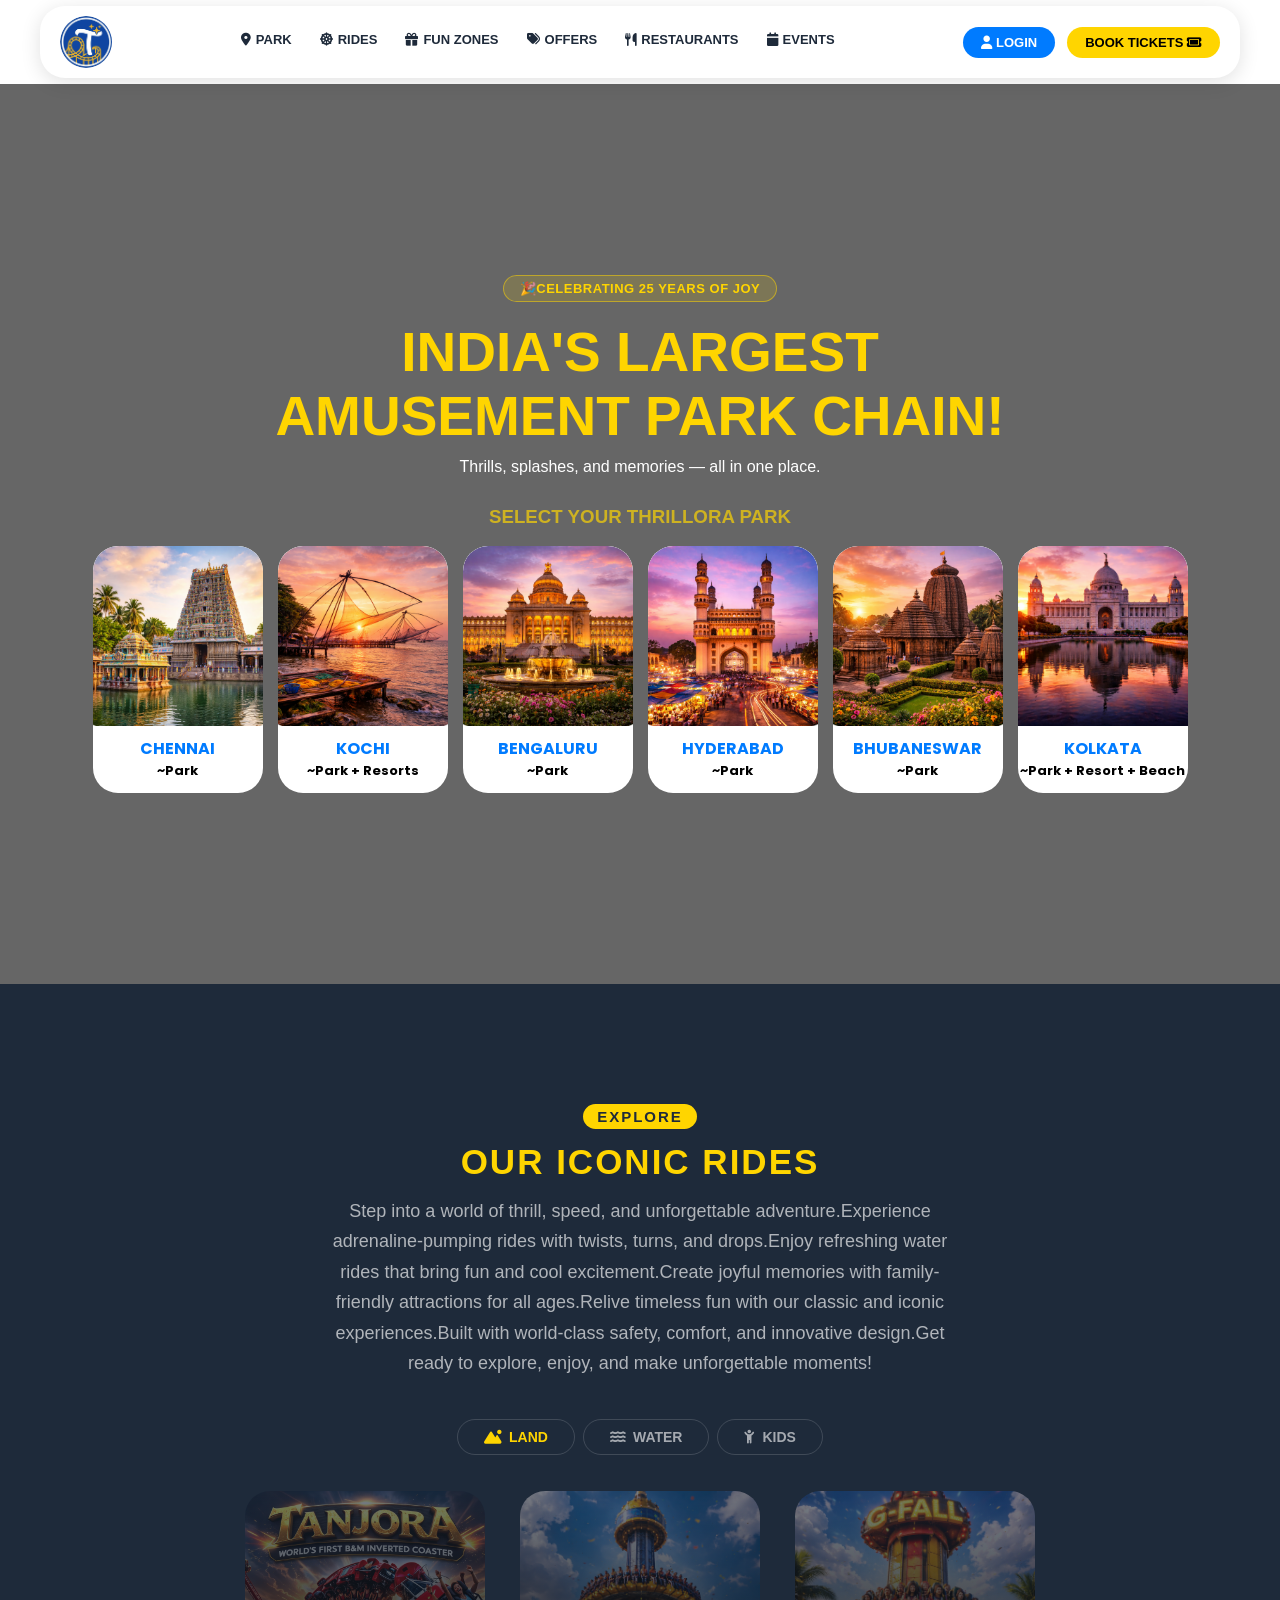
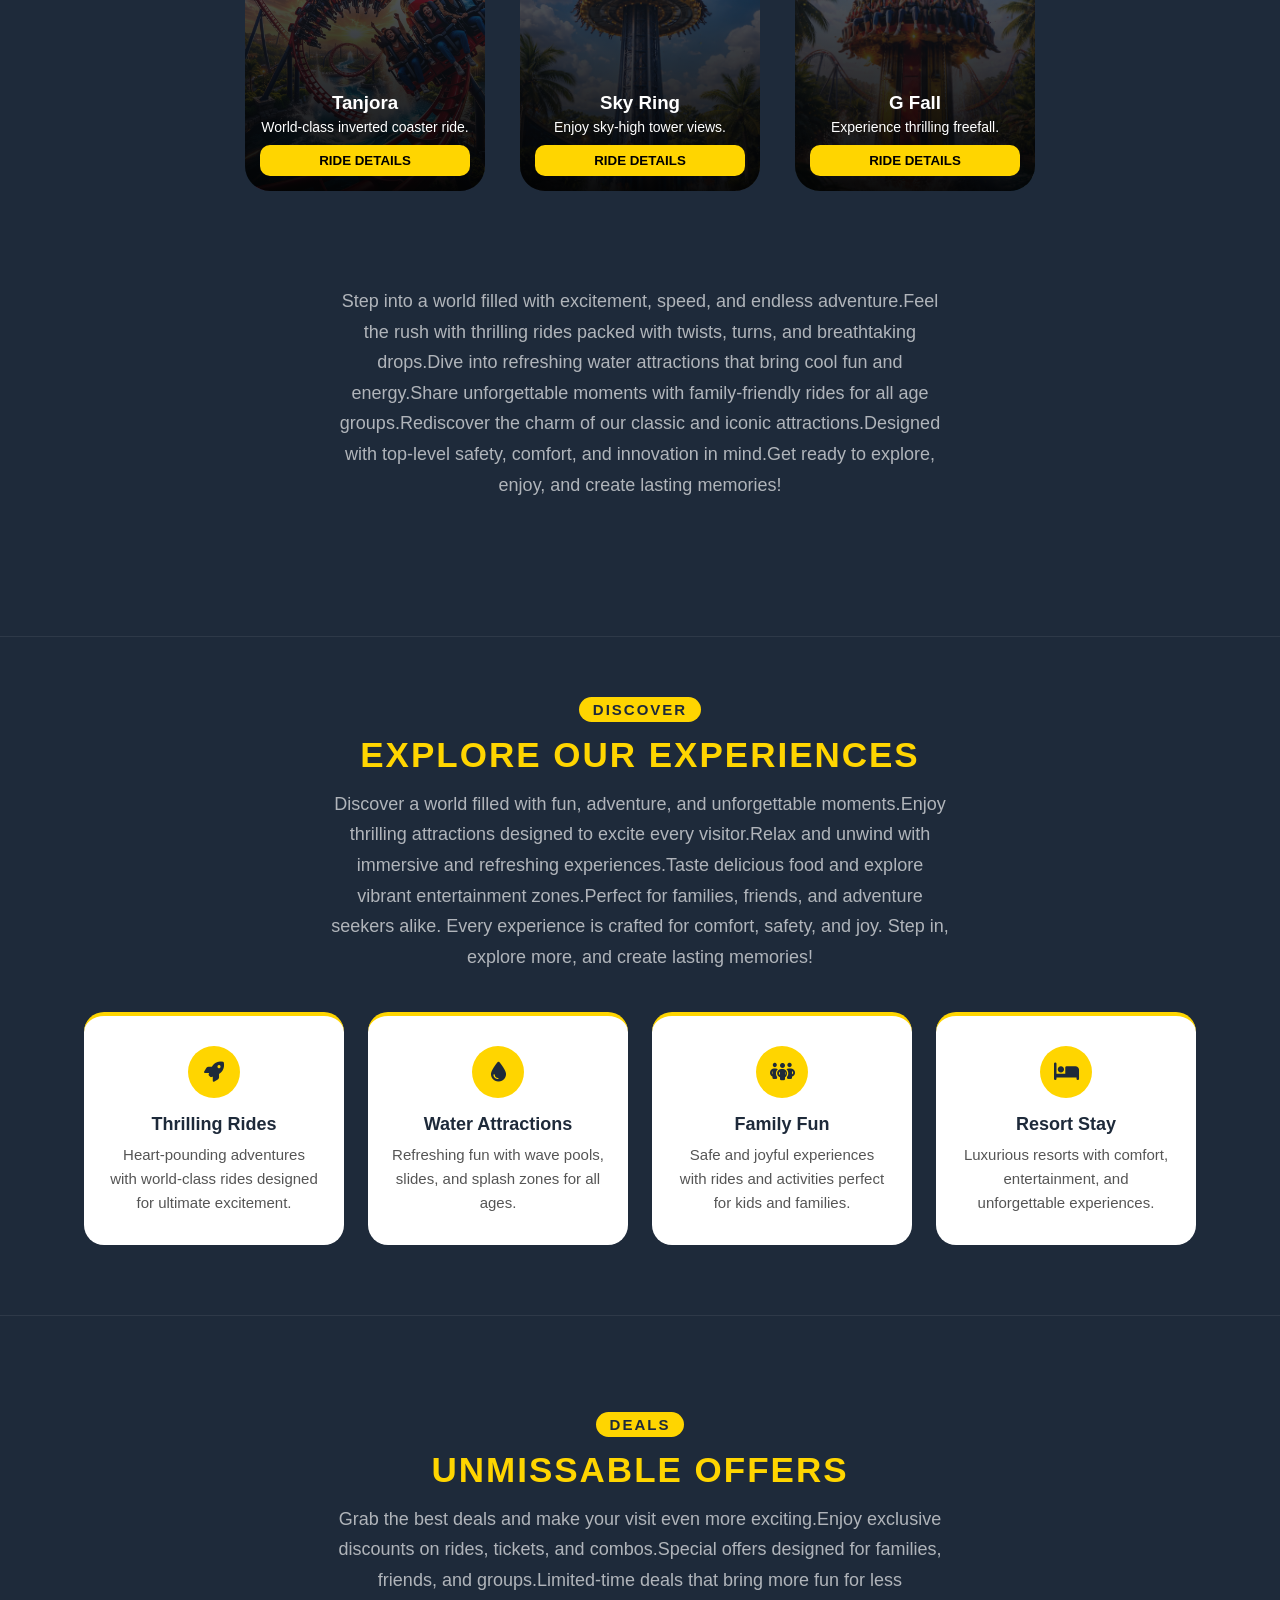
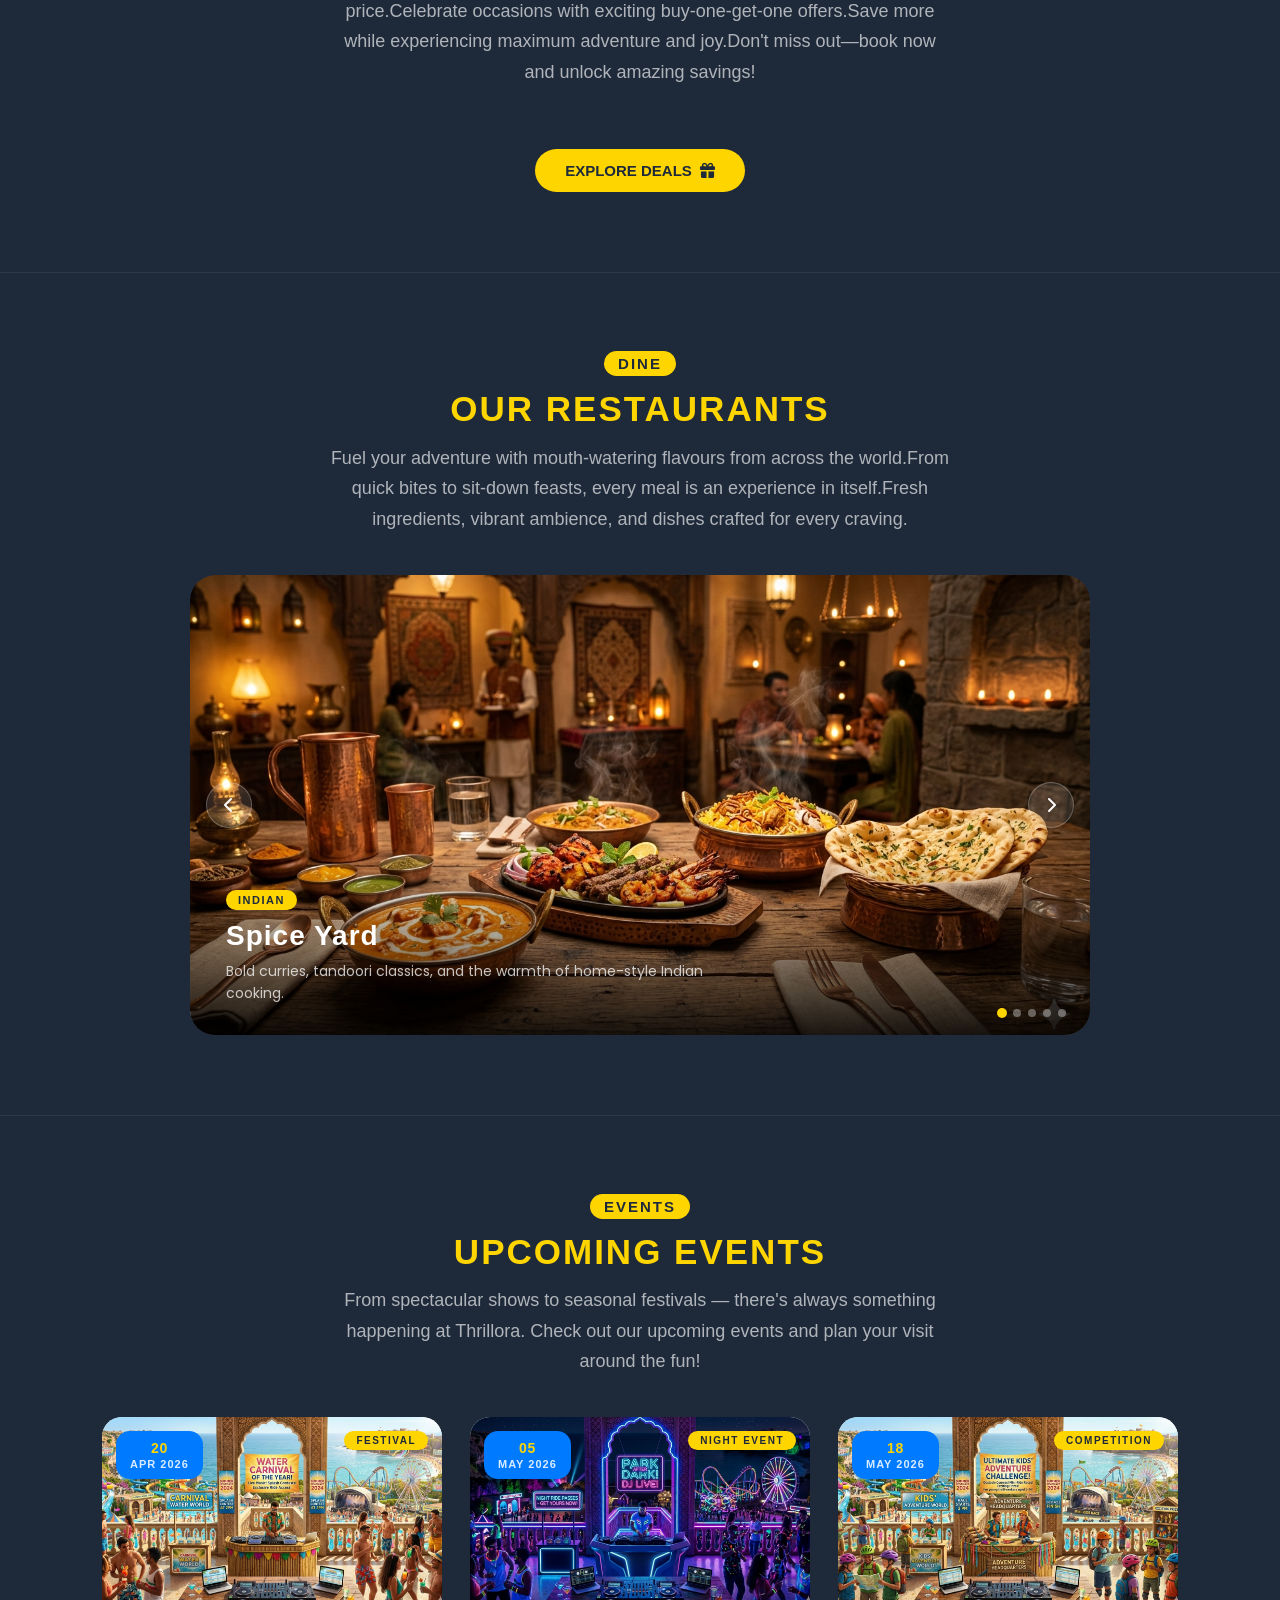
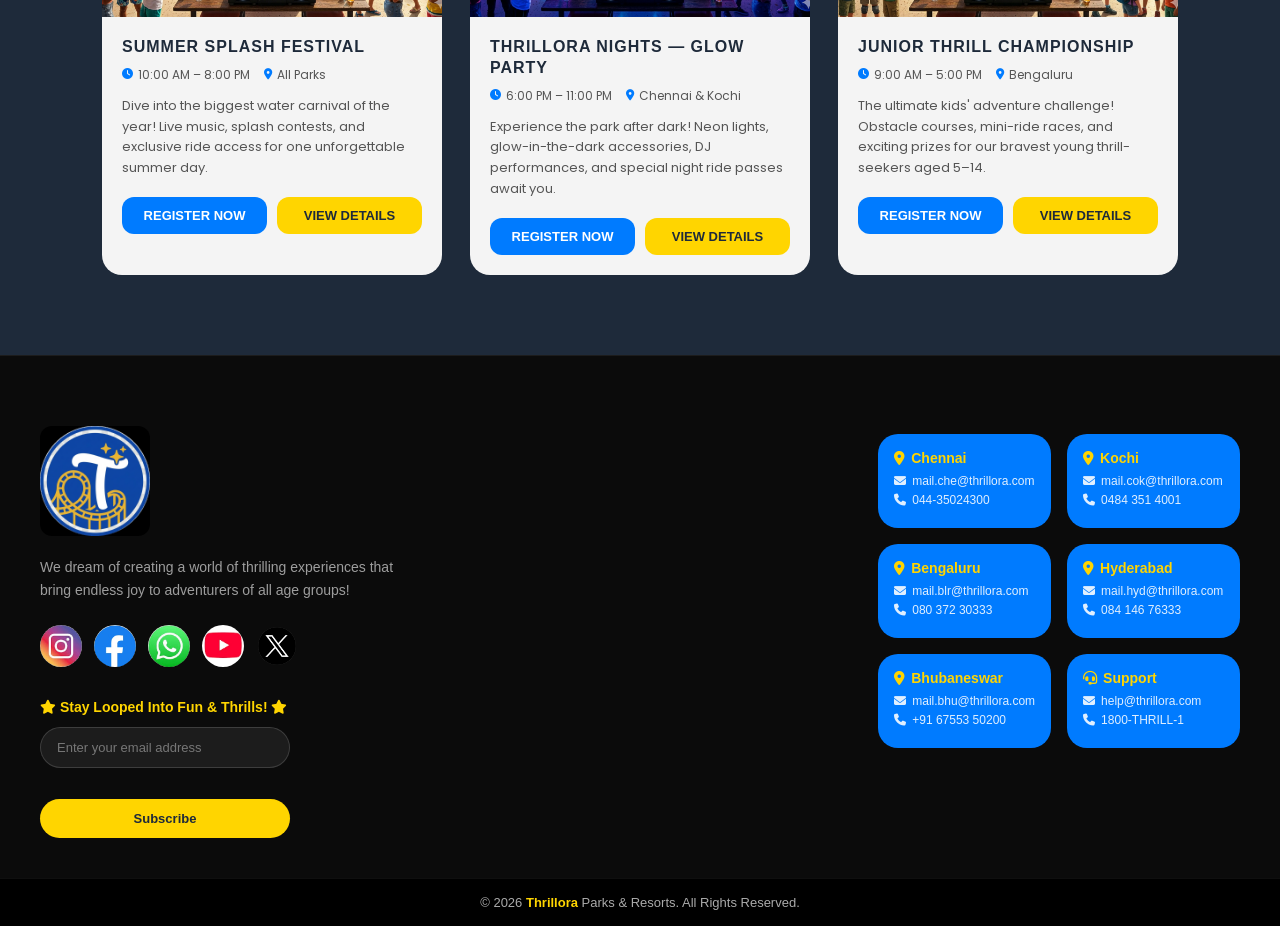
==== index.html @ 7e932d63 "Add files via upload" ====
<!DOCTYPE html>
<html lang="en">
<head>
    <meta charset="UTF-8">
    <meta name="viewport" content="width=device-width, initial-scale=1.0">
    <title>Thrillora Parks & Resort | Largest Amusement Park in India | Thrillora</title>
    <link href="https://fonts.googleapis.com/css2?family=Poppins:wght@300;400;600;800&display=swap" rel="stylesheet">
    <link rel="stylesheet" href="https://cdnjs.cloudflare.com/ajax/libs/font-awesome/6.5.0/css/all.min.css">
    <link rel="stylesheet" href="style.css">
    <link rel="icon" href="Favicon.png" type="image/png">
    <meta name="viewport" content="width=device-width, initial-scale=1.0">
    <script src="script.js"></script>
</head>
<body>
    <nav class="navbar">
        <div class="nav-container">
    <div class="logo">
    <img src="Logo.png" alt="Thrillora Logo">
</div>
    <ul class="nav-menu">
        <li><a href="#Park"><i class="fa-solid fa-location-dot"></i> PARK</a></li>
        <li><a href="#Ride"><i class="fa-solid fa-dharmachakra"></i> RIDES</a></li>
        <li><a href="#Fun"><i class="fa-solid fa-gift"></i> FUN ZONES</a></li>
        <li><a href="#Offer"><i class="fa-solid fa-tags"></i> OFFERS</a></li>
        <li><a href="#Restaurants"><i class="fa-solid fa-utensils"></i> RESTAURANTS</a></li>
        <li><a href="#Events"><i class="fa-solid fa-calendar"></i> EVENTS</a></li>
    </ul>
    <div class="nav-buttons">
        <button class="login-btn" onclick="window.open('Login.html','_blank')">
            <i class="fa-solid fa-user"></i> LOGIN
        </button>
        <button class="ticket-btn" onclick="window.open('Booking.html','_blank')">
            BOOK TICKETS <i class="fa-solid fa-ticket"></i>
        </button>
        <i class="fa-solid fa-bars menu-icon" id="menuIcon"></i>
    </div>
</div>
<!-- Nav overlay -->
<div class="nav-overlay" id="navOverlay"></div>
<!-- Mobile slide-in menu -->
<div class="mobile-menu" id="mobileMenu">
    <div class="mobile-menu-header">
        <img src="Logo.png" alt="Thrillora Logo">
        <button class="close-menu" id="closeMenu" aria-label="Close menu">
            <i class="fa-solid fa-xmark"></i>
        </button>
    </div>
    <ul class="mobile-nav-menu">
        <li><a href="#Park"><i class="fa-solid fa-location-dot"></i> PARK</a></li>
        <li><a href="#Ride"><i class="fa-solid fa-dharmachakra"></i> RIDES</a></li>
        <li><a href="#Fun"><i class="fa-solid fa-gift"></i> FUN ZONES</a></li>
        <li><a href="#Offer"><i class="fa-solid fa-tags"></i> OFFERS</a></li>
        <li><a href="#Restaurants"><i class="fa-solid fa-utensils"></i> RESTAURANTS</a></li>
        <li><a href="#Events"><i class="fa-solid fa-calendar"></i> EVENTS</a></li>
    </ul>
    <div class="mobile-buttons">
        <button class="login-btn" onclick="window.open('Login.html','_blank')">
            <i class="fa-solid fa-user"></i> LOGIN
        </button>
        <button class="ticket-btn" onclick="window.open('Booking.html','_blank')">
            BOOK TICKETS <i class="fa-solid fa-ticket"></i>
        </button>
    </div>
</div>
    </nav>
    <section class="hero" id="Park">
        <video autoplay muted loop class="bg-video" poster="bg.jpg">
            <source src="video.mp4" type="video/mp4">
        </video>
        <div class="overlay"></div>
        <div class="hero-content">
            <span class="hero-badge">🎉CELEBRATING 25 YEARS OF JOY</span>
            <h1>INDIA'S LARGEST <br> AMUSEMENT PARK CHAIN!</h1>
            <p>Thrills, splashes, and memories — all in one place.</p>
            <h3 class="select-text">SELECT YOUR THRILLORA PARK</h3><br>
            <div class="park-cards">
                <div class="card">
                    <img src="chennai.jpg" alt="Chennai Park">
                    <h4>CHENNAI</h4>
                    <h5>~Park</h5>
                </div>
                <div class="card">
                    <img src="kochi.jpg" alt="Kochi Park">
                    <h4>KOCHI</h4>
                    <h5>~Park + Resorts</h5>
                </div>
                <div class="card">
                    <img src="bangalore.jpg" alt="Bengaluru Park">
                    <h4>BENGALURU</h4>
                    <h5>~Park</h5>
                </div>
                <div class="card">
                    <img src="hyderabad.jpg" alt="Hyderabad Park">
                    <h4>HYDERABAD</h4>
                    <h5>~Park</h5>
                </div>
                <div class="card">
                    <img src="bhubaneswar.jpg" alt="Bhubaneswar Park">
                    <h4>BHUBANESWAR</h4>
                    <h5>~Park</h5>
                </div>
                <div class="card">
                    <img src="kolkata.png" alt="Kolkata Park">
                    <h4>KOLKATA</h4>
                    <h5>~Park + Resort + Beach</h5>
                </div>
            </div>
        </div>
    </section>
    <div id="Ride"></div>
    <section class="rides-section">
        <div class="section-header">
            <span class="section-label">Explore</span>
            <h1>OUR ICONIC RIDES</h1>
            <p>Step into a world of thrill, speed, and unforgettable adventure.Experience adrenaline-pumping rides with twists, turns, and drops.Enjoy refreshing water rides that bring fun and cool excitement.Create joyful memories with family-friendly attractions for all ages.Relive timeless fun with our classic and iconic experiences.Built with world-class safety, comfort, and innovative design.Get ready to explore, enjoy, and make unforgettable moments!</p>
        </div>
        <input type="radio" name="ride" id="land" checked>
        <input type="radio" name="ride" id="water">
        <input type="radio" name="ride" id="kids">
        <div class="ride-nav">
            <label for="land"><i class="fa-solid fa-mountain-sun"></i> LAND</label>
            <label for="water"><i class="fa-solid fa-water"></i> WATER</label>
            <label for="kids"><i class="fa-solid fa-child-reaching"></i> KIDS</label>
        </div>
        <div class="rides-container">
            <div class="ride-card land">
                <img src="tanjora.jpg" alt="Tanjora Ride">
                <div class="ride-content">
                    <h3>Tanjora</h3>
                    <p>World-class inverted coaster ride.</p>
                    <button onclick="openRidePopup('tanjora')">RIDE DETAILS</button>
                </div>
            </div>
            <div class="ride-card land">
                <img src="sky_ring.jpg" alt="Sky Ring Ride">
                <div class="ride-content">
                    <h3>Sky Ring</h3>
                    <p>Enjoy sky-high tower views.</p>
                    <button onclick="openRidePopup('skyring')">RIDE DETAILS</button>
                </div>
            </div>
            <div class="ride-card land">
                <img src="gfall.jpg" alt="G Fall Ride">
                <div class="ride-content">
                    <h3>G Fall</h3>
                    <p>Experience thrilling freefall.</p>
                    <button onclick="openRidePopup('gfall')">RIDE DETAILS</button>
                </div>
            </div>
            <div class="ride-card water">
                <img src="sealagoon.jpg" alt="Sea Lagoon Ride">
                <div class="ride-content">
                    <h3>Sea Lagoon</h3>
                    <p>Get soaked and splashed!</p>
                    <button onclick="openRidePopup('sealagoon')">RIDE DETAILS</button>
                </div>
            </div>
            <div class="ride-card water">
                <img src="wavepool.jpg" alt="Wave Pool Ride">
                <div class="ride-content">
                    <h3>Wave Pool</h3>
                    <p>Enjoy ocean-like waves.</p>
                    <button onclick="openRidePopup('wavepool')">RIDE DETAILS</button>
                </div>
            </div>
            <div class="ride-card water">
                <img src="rainbow.jpg" alt="Rainbow Loops Ride">
                <div class="ride-content">
                    <h3>Rainbow Loops</h3>
                    <p>Race through rainbow slides.</p>
                    <button onclick="openRidePopup('rainbow')">RIDE DETAILS</button>
                </div>
            </div>
            <div class="ride-card kids">
                <img src="mini-coco.jpg" alt="Mini Coco Cup Ride">
                <div class="ride-content">
                    <h3>Mini Coco Cup</h3>
                    <p>Spin in giant cups.</p>
                    <button onclick="openRidePopup('minicoco')">RIDE DETAILS</button>
                </div>
            </div>
            <div class="ride-card kids">
                <img src="convoy.jpg" alt="Convoy Ride">
                <div class="ride-content">
                    <h3>Convoy</h3>
                    <p>Fun ride through terrain.</p>
                   <button onclick="openRidePopup('convoy')">RIDE DETAILS</button>
                </div>
            </div>
            <div class="ride-card kids">
                <img src="funky-monkey.jpg" alt="Funky Monkey Ride">
                <div class="ride-content">
                    <h3>Funky Monkey</h3>
                    <p>Safe fun freefall ride.</p>
                    <button onclick="openRidePopup('funkymonkey')">RIDE DETAILS</button>
                </div>
            </div>
            <div class="section-header">
                <p>Step into a world filled with excitement, speed, and endless adventure.Feel the rush with thrilling rides packed with twists, turns, and breathtaking drops.Dive into refreshing water attractions that bring cool fun and energy.Share unforgettable moments with family-friendly rides for all age groups.Rediscover the charm of our classic and iconic attractions.Designed with top-level safety, comfort, and innovation in mind.Get ready to explore, enjoy, and create lasting memories!</p>
            </div>
        </div>
        <br><br>
        <div id="Fun"></div>
    </section>
    <section class="experiences-section">
        <div class="section-header">
            <span class="section-label">Discover</span>
            <h1>EXPLORE OUR EXPERIENCES</h1>
            <p>Discover a world filled with fun, adventure, and unforgettable moments.Enjoy thrilling attractions designed to excite every visitor.Relax and unwind with immersive and refreshing experiences.Taste delicious food and explore vibrant entertainment zones.Perfect for families, friends, and adventure seekers alike. Every experience is crafted for comfort, safety, and joy. Step in, explore more, and create lasting memories!</p>
        </div>
        <div class="info-section">
            <div class="info-card">
                <div class="info-icon"><i class="fa-solid fa-rocket"></i></div>
                <h3>Thrilling Rides</h3>
                <p>Heart-pounding adventures with world-class rides designed for ultimate excitement.</p>
            </div>
            <div class="info-card">
                <div class="info-icon"><i class="fa-solid fa-droplet"></i></div>
                <h3>Water Attractions</h3>
                <p>Refreshing fun with wave pools, slides, and splash zones for all ages.</p>
            </div>
            <div class="info-card">
                <div class="info-icon"><i class="fa-solid fa-people-group"></i></div>
                <h3>Family Fun</h3>
                <p>Safe and joyful experiences with rides and activities perfect for kids and families.</p>
            </div>
            <div class="info-card">
                <div class="info-icon"><i class="fa-solid fa-bed"></i></div>
                <h3>Resort Stay</h3>
                <p>Luxurious resorts with comfort, entertainment, and unforgettable experiences.</p>
            </div>
        </div>
    </section>
    <div id="Offer"></div>
    <section class="offers-section">
        <br><br>
        <div class="section-header">
            <span class="section-label">Deals</span>
            <h1>UNMISSABLE OFFERS</h1>
            <p>Grab the best deals and make your visit even more exciting.Enjoy exclusive discounts on rides, tickets, and combos.Special offers designed for families, friends, and groups.Limited-time deals that bring more fun for less price.Celebrate occasions with exciting buy-one-get-one offers.Save more while experiencing maximum adventure and joy.Don't miss out—book now and unlock amazing savings!</p>
        </div>
        <br>
        <center>
            <button onclick="toggleOffers()" class="offer-btn">
                EXPLORE DEALS <i class="fa-solid fa-gift"></i>
            </button>
        </center>
        <div class="offers-container" id="offersBox">
            <div class="offer-card">
                <div class="offer-img">
                    <span class="timer" id="timer1"></span>
                    <img src="offer1.png" alt="Summer Early Bird Offer">
                </div>
                <div class="offer-body">
                    <h3>SUMMER EARLY BIRD — LIMITED TICKETS LIVE!</h3>
                    <p>Grab your tickets early and enjoy exclusive discounted entry for a limited time. Limited tickets available — book soon before they sell out!</p>
                    <div class="offer-actions">
                        <button class="book"><button class="popup-book-btn" onclick="window.open('Booking.html','_blank')"></button>BOOK NOW</button>
                        <button class="details">VIEW DETAILS</button>
                    </div>
                </div>
            </div>
            <div class="offer-card">
                <div class="offer-img">
                    <img src="offer2.png" alt="Birthday Offer">
                </div>
                <div class="offer-body">
                    <h3>BIRTHDAY OFFER — BUY 1 GET 1 FREE</h3>
                    <p>Celebrate your special day with double the fun! Buy one ticket and get another absolutely free. Valid for birthday guests — bring a friend!</p>
                    <div class="offer-actions">
                        <button class="book"><button class="popup-book-btn" onclick="window.open('Booking.html','_blank')"></button>BOOK NOW</button>
                        <button class="details">VIEW DETAILS</button>
                    </div>
                </div>
            </div>
        </div>
    </section>
    <div id="Restaurants"></div>
    <section class="restaurants-section"><br>
        <div class="section-header">
            <span class="section-label">Dine</span>
            <h1>OUR RESTAURANTS</h1>
            <p>Fuel your adventure with mouth-watering flavours from across the world.From quick bites to sit-down feasts, every meal is an experience in itself.Fresh ingredients, vibrant ambience, and dishes crafted for every craving.</p>
        </div>
        <div class="restaurant-slider">
            <div class="restaurant-slides" id="restaurantSlides">
                <div class="restaurant-slide">
                    <img src="restaurant1.png" alt="Spice Yard">
                    <div class="restaurant-slide-content">
                        <span class="rest-tag">Indian</span>
                        <h3>Spice Yard</h3>
                        <p>Bold curries, tandoori classics, and the warmth of home-style Indian cooking.</p>
                    </div>
                </div>
                <div class="restaurant-slide">
                    <img src="restaurant2.png" alt="Wave Bites">
                    <div class="restaurant-slide-content">
                        <span class="rest-tag">Seafood</span>
                        <h3>Wave Bites</h3>
                        <p>Fresh-catch seafood platters and coastal flavours straight from the shore.</p>
                    </div>
                </div>
                <div class="restaurant-slide">
                    <img src="restaurant3.png" alt="The Burger Deck">
                    <div class="restaurant-slide-content">
                        <span class="rest-tag">Fast Food</span>
                        <h3>The Burger Deck</h3>
                        <p>Stacked burgers, loaded fries, and thick shakes to keep the energy up.</p>
                    </div>
                </div>
                <div class="restaurant-slide">
                    <img src="restaurant4.png" alt="Bella Cucina">
                    <div class="restaurant-slide-content">
                        <span class="rest-tag">Italian</span>
                        <h3>Bella Cucina</h3>
                        <p>Authentic pastas, wood-fired pizzas, and desserts that transport you to Italy.</p>
                    </div>
                </div>
                <div class="restaurant-slide">
                    <img src="restaurant5.png" alt="Green Bowl">
                    <div class="restaurant-slide-content">
                        <span class="rest-tag">Healthy</span>
                        <h3>Green Bowl</h3>
                        <p>Fresh salads, acai bowls, and wholesome wraps for the health-conscious explorer.</p>
                    </div>
                </div>

            </div>
            <button class="slider-btn prev-btn" id="prevBtn" aria-label="Previous">
                <i class="fa-solid fa-chevron-left"></i>
            </button>
            <button class="slider-btn next-btn" id="nextBtn" aria-label="Next">
                <i class="fa-solid fa-chevron-right"></i>
            </button>
            <div class="slider-dots" id="sliderDots"></div>
        </div>
    </section>
<div id="Events"></div>
<section class="events-section">
    <div class="section-header"><br>
        <span class="section-label">Events</span>
        <h1>UPCOMING EVENTS</h1>
        <p>From spectacular shows to seasonal festivals — there's always something happening at Thrillora.
        Check out our upcoming events and plan your visit around the fun!</p>
    </div>
    <div class="events-container">
        <div class="event-card">
            <div class="event-img" style="background: linear-gradient(135deg, #1a3a5c, #2d6a9f);">
                <img src="event1.png" alt="Summer Splash Festival">
                <div class="event-date-badge">20<span>APR 2026</span></div>
                <span class="event-tag">Festival</span>
            </div>
            <div class="event-body">
                <h3>SUMMER SPLASH FESTIVAL</h3>
                <div class="event-meta">
                    <span><i class="fa-solid fa-clock"></i> 10:00 AM – 8:00 PM</span>
                    <span><i class="fa-solid fa-location-dot"></i> All Parks</span>
                </div>
                <p>Dive into the biggest water carnival of the year! Live music, splash contests, and exclusive ride access for one unforgettable summer day.</p>
                <div class="event-actions">
                    <button class="event-register" onclick="window.open('Booking.html','_blank')">REGISTER NOW</button>
                    <button class="event-details">VIEW DETAILS</button>
                </div>
            </div>
        </div>
        <div class="event-card">
            <div class="event-img" style="background: linear-gradient(135deg, #3a1a5c, #7a2d9f);">
                <img src="event2.png" alt="Thrillora Nights">
                <div class="event-date-badge">05<span>MAY 2026</span></div>
                <span class="event-tag">Night Event</span>
            </div>
            <div class="event-body">
                <h3>THRILLORA NIGHTS — GLOW PARTY</h3>
                <div class="event-meta">
                    <span><i class="fa-solid fa-clock"></i> 6:00 PM – 11:00 PM</span>
                    <span><i class="fa-solid fa-location-dot"></i> Chennai & Kochi</span>
                </div>
                <p>Experience the park after dark! Neon lights, glow-in-the-dark accessories, DJ performances, and special night ride passes await you.</p>
                <div class="event-actions">
                    <button class="event-register" onclick="window.open('Booking.html','_blank')">REGISTER NOW</button>
                    <button class="event-details" onclick="openEventPopup('glowparty')">VIEW DETAILS</button>
                </div>
            </div>
        </div>
        <div class="event-card">
            <div class="event-img" style="background: linear-gradient(135deg, #1a5c2d, #2d9f5a);">
                <img src="event3.png" alt="Junior Thrill Championship">
                <div class="event-date-badge">18<span>MAY 2026</span></div>
                <span class="event-tag">Competition</span>
            </div>
            <div class="event-body">
                <h3>JUNIOR THRILL CHAMPIONSHIP</h3>
                <div class="event-meta">
                    <span><i class="fa-solid fa-clock"></i> 9:00 AM – 5:00 PM</span>
                    <span><i class="fa-solid fa-location-dot"></i> Bengaluru</span>
                </div>
                <p>The ultimate kids' adventure challenge! Obstacle courses, mini-ride races, and exciting prizes for our bravest young thrill-seekers aged 5–14.</p>
                <div class="event-actions">
                    <button class="event-register" onclick="alert('Registered!')">REGISTER NOW</button>
                    <button class="event-details" onclick="openEventPopup('juniorchamp')">VIEW DETAILS</button>
                </div>
            </div>
        </div>
    </div>
</section>
<div class="popup-overlay" id="ridePopup">
    <div class="popup-box">
        <div class="popup-img-wrap">
            <img id="popup-img" src="" alt="Ride">
            <span class="popup-ride-tag" id="popup-tag"></span>
            <button class="popup-close" onclick="closeRidePopup()">&times;</button>
            <div class="popup-heading" id="popup-name"></div>
        </div>
        <div class="popup-body-section">
            <div class="popup-badges-row" id="popup-badges"></div>
            <p class="popup-description" id="popup-desc"></p>
            <div class="popup-stats-grid" id="popup-stats"></div>
            <div class="popup-action-row">
                <button class="popup-book-btn" onclick="window.open('Booking.html','_blank')">BOOK THIS RIDE</button>
            </div>
        </div>
    </div>
</div>
</body>
<footer class="footer">
    <div class="footer-container">
        <div class="footer-left">
            <img src="Favicon.png" class="footer-logo" alt="Thrillora Logo">
            <p>We dream of creating a world of thrilling experiences that bring endless joy to adventurers of all age groups!</p>
            <div class="social-icons">
                <a href="https://www.instagram.com/" target="_blank" aria-label="Instagram">
                    <img src="insta.jpg" class="social" alt="Instagram">
                </a>
                <a href="https://www.facebook.com/" target="_blank" aria-label="Facebook">
                    <img src="facebook.jpg" class="social" alt="Facebook">
                </a>
                <a href="https://web.whatsapp.com/" target="_blank" aria-label="WhatsApp">
                    <img src="whatsapp.jpg" class="social" alt="WhatsApp">
                </a>
                <a href="https://www.youtube.com/" target="_blank" aria-label="YouTube">
                    <img src="youtube.jpg" class="social" alt="YouTube">
                </a>
                <a href="https://x.com/" target="_blank" aria-label="X">
                    <img src="x.jpg" class="social" alt="X">
                </a>
            </div>
            <h3 class="newsletter-heading">
                <i class="fa-solid fa-star"></i> Stay Looped Into Fun & Thrills! <i class="fa-solid fa-star"></i>
            </h3>
           <div class="newsletter">
                <input type="email" id="emailInput" placeholder="Enter your email address">
                <p id="msg"></p>
                <button onclick="validateEmail()">Subscribe</button>
</div>
        </div>
        <div class="contacts-container">
            <div class="contact-box">
                <h3><i class="fa-solid fa-location-dot"></i> Chennai</h3>
                <p><i class="fa-solid fa-envelope"></i> mail.che@thrillora.com</p>
                <p><i class="fa-solid fa-phone"></i> 044-35024300</p>
            </div>
            <div class="contact-box">
                <h3><i class="fa-solid fa-location-dot"></i> Kochi</h3>
                <p><i class="fa-solid fa-envelope"></i> mail.cok@thrillora.com</p>
                <p><i class="fa-solid fa-phone"></i> 0484 351 4001</p>
            </div>
            <div class="contact-box">
                <h3><i class="fa-solid fa-location-dot"></i> Bengaluru</h3>
                <p><i class="fa-solid fa-envelope"></i> mail.blr@thrillora.com</p>
                <p><i class="fa-solid fa-phone"></i> 080 372 30333</p>
            </div>
            <div class="contact-box">
                <h3><i class="fa-solid fa-location-dot"></i> Hyderabad</h3>
                <p><i class="fa-solid fa-envelope"></i> mail.hyd@thrillora.com</p>
                <p><i class="fa-solid fa-phone"></i> 084 146 76333</p>
            </div>
            <div class="contact-box">
                <h3><i class="fa-solid fa-location-dot"></i> Bhubaneswar</h3>
                <p><i class="fa-solid fa-envelope"></i> mail.bhu@thrillora.com</p>
                <p><i class="fa-solid fa-phone"></i> +91 67553 50200</p>
            </div>
            <div class="contact-box">
                <h3><i class="fa-solid fa-headset"></i> Support</h3>
                <p><i class="fa-solid fa-envelope"></i> help@thrillora.com</p>
                <p><i class="fa-solid fa-phone"></i> 1800-THRILL-1</p>
            </div>
        </div>
    </div>
</footer>
<div class="footer-bottom">
    <p>© 2026 <strong>Thrillora</strong> Parks & Resorts. All Rights Reserved.</p>
</div>
</html>
---- style.css ----
* {
    margin: 0;
    padding: 0;
    box-sizing: border-box;
    font-family: 'Bebas Neue', sans-serif;
}
html{
    scroll-behavior: smooth;
}
.section-header {
    text-align: center;
    padding: 60px 20px 40px;
}
.section-label {
    display: inline-block;
    background: #ffd500;
    color: #1e2a3a;
    font-size: 15px;
    font-weight: 700;
    letter-spacing: 2px;
    text-transform: uppercase;
    padding: 4px 14px;
    border-radius: 20px;
    margin-bottom: 14px;
}
.section-header h1 {
    font-family: 'Bebas Neue', sans-serif;
    font-size: 35px;
    letter-spacing: 2px;
    color: #ffd500;
    line-height: 1.1;
    margin-bottom: 14px;
}
.section-header p {
    max-width: 620px;
    margin: 0 auto;
    font-size: 18px;
    color: rgba(255, 255, 255, 0.65);
    line-height: 1.7;
}
.navbar {
    position: sticky;
    top: 0;
    padding: 6px 12px;
    z-index: 1000;
}
.nav-container {
    max-width: 1200px;
    margin: 0 auto;
    background: #ffffff;
    border-radius: 25px;
    padding: 10px 20px;
    display: flex;
    align-items: center;
    justify-content: space-between;
    gap: 12px;
    box-shadow: 0 4px 20px rgba(0, 0, 0, 0.12);
}
.logo img {
    width: 52px;
    height: 52px;
    border-radius: 50%;
    display: block;
}
.nav-menu {
    list-style: none;
    display: flex;
    gap: 28px;
}
.nav-menu li a {
    text-decoration: none;
    color: #1e2a3a;
    font-weight: 600;
    font-size: 13px;
    display: flex;
    align-items: center;
    gap: 5px;
    padding-bottom: 3px;
    border-bottom: 2px solid transparent;
    transition: color 0.3s ease, border-color 0.3s ease;
}
.nav-menu li a:hover {
    color: #007bff;
    border-bottom-color: #007bff;
}
.nav-buttons {
    display: flex;
    align-items: center;
    gap: 12px;
}
.login-btn {
    border: none;
    border-radius: 25px;
    font-weight: 600;
    font-size: 13px;
    padding: 8px 18px;
    cursor: pointer;
    background: #007bff;
    color: #ffffff;
    transition: box-shadow 0.3s ease, transform 0.3s ease;
}
.login-btn:hover {
    box-shadow: 0 0 14px rgba(0, 123, 255, 0.7);
    transform: translateY(-1px);
}
.ticket-btn {
    background: #ffd500;
    border: none;
    padding: 8px 18px;
    border-radius: 25px;
    font-weight: 700;
    font-size: 13px;
    cursor: pointer;
    transition: box-shadow 0.3s ease, transform 0.3s ease;
}
.ticket-btn:hover {
    box-shadow: 0 0 14px rgba(255, 213, 0, 0.8);
    transform: translateY(-1px);
}
.menu-icon {
    font-size: 20px;
    cursor: pointer;
    color: #1e2a3a;
}
/*Hero*/
.hero {
    position: relative;
    height: 100vh;
    overflow: hidden;
    display: flex;
    align-items: center;
    justify-content: center;
    text-align: center;
    color: white;
}
/* Video Background */
.bg-video {
    position: absolute;
    top: 50%;
    left: 50%;
    min-width: 100%;
    min-height: 100%;
    transform: translate(-50%, -50%);
    object-fit: cover;
    z-index: -1;
}
.overlay {
    position: absolute;
    width: 100%;
    height: 100%;
    background: rgba(0, 0, 0, 0.6);
    z-index: 1;
}
.hero-content {
    position: relative;
    z-index: 2;
}
.hero-badge {
    display: inline-block;
    background: rgba(255, 213, 0, 0.15);
    border: 1px solid rgba(255, 213, 0, 0.5);
    color: #ffd500;
    font-size: 13px;
    font-weight: 600;
    padding: 5px 16px;
    border-radius: 20px;
    margin-bottom: 18px;
    letter-spacing: 0.5px;
}
.hero h1 {
    font-size: 55px;
    font-weight: 800;
    color: #ffd500;
}
.hero p {
    margin-top: 10px;
}
.select-text {
    margin-top: 30px;
    color: rgba(255, 213, 0, 0.68);
}
.park-cards {
    display: flex;
    gap: 15px;
    justify-content: center;
    flex-wrap: wrap;
}
.card {
    width: 170px;
    border-radius: 25px;
    overflow: hidden;
    background: white;
    text-align: center;
    transition: transform 0.3s ease, box-shadow 0.3s ease;
}
.card img {
    width: 100%;
    height: 180px;
    object-fit: cover;
    display: block;
    border-radius: 25px 25px 0 0;
}
.card h4 {
    margin-top: 10px;
    font-size: 16px;
    font-weight: 700;
    color: #007bff;
    font-family: 'Poppins', sans-serif;
}
.card h5 {
    margin-bottom: 12px;
    font-size: 13px;
    color: black;
    font-family: 'Poppins', sans-serif;
}
.card:hover {
    transform: translateY(-8px);
    box-shadow: 0 10px 25px rgba(0, 0, 0, 0.2);
}
.rides-section {
    padding: 60px 20px;
    text-align: center;
    background: #1e2a3a;
    color: white;
}
input[type="radio"] {
    display: none;
}
.ride-nav {
    display: flex;
    justify-content: center;
    gap: 8px;
    margin-bottom: 36px;
    padding: 0 20px;
}
.ride-nav label {
    cursor: pointer;
    padding: 9px 26px;
    border-radius: 25px;
    font-weight: 600;
    font-size: 14px;
    color: rgba(255, 255, 255, 0.6);
    border: 1px solid rgba(255, 255, 255, 0.15);
    display: flex;
    align-items: center;
    gap: 7px;
    transition: all 0.3s ease;
}
.ride-nav label:hover {
    color: #ffffff;
    border-color: rgba(255, 255, 255, 0.4);
}
#land:checked ~ .ride-nav label[for="land"],
#water:checked ~ .ride-nav label[for="water"],
#kids:checked ~ .ride-nav label[for="kids"] {
    color: #ffd500;
}
.rides-container {
    display: flex;
    gap: 35px;
    flex-wrap: wrap;
    justify-content: center;
}
.ride-card {
    display: none;
    width: 240px;
    height: 300px;
    border-radius: 25px;
    overflow: hidden;
    position: relative;
}
.ride-card img {
    width: 100%;
    height: 100%;
    opacity: 0.4;
    object-fit: cover;
}
.ride-content {
    position: absolute;
    bottom: 0;
    left: 0;
    width: 100%;
    height: 100%;
    display: flex;
    flex-direction: column;
    justify-content: flex-end;
    padding: 15px;
    background: linear-gradient(
        to top,
        rgba(0, 0, 0, 0.9),
        rgba(0, 0, 0, 0.5),
        transparent
    );
}
.ride-content h3 {
    margin-bottom: 5px;
}
.ride-content p {
    font-size: 14px;
    margin-bottom: 10px;
}
.ride-content button {
    cursor: pointer;
    background: #ffd500;
    border: none;
    padding: 8px 12px;
    border-radius: 10px;
    font-weight: bold;
}
#land:checked ~ .rides-container .land {
    display: block;
}
#water:checked ~ .rides-container .water {
    display: block;
}
#kids:checked ~ .rides-container .kids {
    display: block;
}
/* 6. EXPERIENCES SECTION */
.experiences-section {
    background: #1e2a3a;
    border-top: 1px solid rgba(255, 255, 255, 0.07);
}
.info-section {
    display: flex;
    gap: 24px;
    justify-content: center;
    padding: 0 20px 70px;
    flex-wrap: wrap;
}
.info-card {
    width: 260px;
    padding: 30px 24px;
    border-radius: 20px;
    background: #ffffff;
    text-align: center;
    transition: transform 0.3s ease, box-shadow 0.3s ease;
    border-top: 4px solid #ffd500;
}
.info-card:hover {
    transform: translateY(-10px);
    box-shadow: 0 16px 40px rgba(0, 0, 0, 0.25);
}
.info-icon {
    width: 52px;
    height: 52px;
    background: #ffd500;
    border-radius: 50%;
    display: flex;
    align-items: center;
    justify-content: center;
    margin: 0 auto 16px;
    font-size: 20px;
    color: #1e2a3a;
}
.info-card h3 {
    color: #1e2a3a;
    font-size: 18px;
    font-weight: 700;
    margin-bottom: 8px;
}
.info-card p {
    color: #555;
    font-size: 15px;
    line-height: 1.6;
}
/*7. OFFERS SECTION */
.offers-section {
    background: #1e2a3a;
    border-top: 1px solid rgba(255, 255, 255, 0.07);
    padding-bottom: 80px;
}
.offer-btn {
    display: inline-flex;
    align-items: center;
    justify-content: center;
    gap: 8px;
    margin-top: 4px;
    padding: 13px 30px;
    border: none;
    background: #ffd500;
    color: #1e2a3a;
    font-weight: 700;
    font-size: 15px;
    border-radius: 30px;
    cursor: pointer;
    transition: box-shadow 0.3s ease, transform 0.3s ease;
}
.offer-btn:hover {
    box-shadow: 0 0 18px rgba(255, 213, 0, 0.7);
    transform: translateY(-2px);
}
.offers-container {
    display: none;
    margin-top: 36px;
    gap: 28px;
    justify-content: center;
    flex-wrap: wrap;
    padding: 0 20px;
}
.offer-card {
    width: 340px;
    background: #f4f4f4;
    color: #0b0b0b;
    border-radius: 20px;
    overflow: hidden;
    transition: transform 0.3s ease, box-shadow 0.3s ease;
}
.offer-card:hover {
    transform: translateY(-6px);
    box-shadow: 0 16px 40px rgba(0, 0, 0, 0.3);
}
.offer-img {
    position: relative;
}
.offer-img img {
    width: 100%;
    display: block;
}
.timer {
    position: absolute;
    top: 12px;
    left: 12px;
    background: #007bff;
    color: #ffffff;
    padding: 6px 14px;
    border-radius: 20px;
    font-size: 11px;
    font-weight: 700;
    letter-spacing: 0.5px;
    box-shadow: 0 2px 10px rgba(0, 0, 0, 0.2);
}
.offer-body {
    padding: 20px;
}
.offer-body h3 {
    font-size: 15px;
    font-weight: 700;
    color: #1e2a3a;
    margin-bottom: 10px;
    line-height: 1.4;
}
.offer-body p {
    font-size: 13px;
    color: #555;
    line-height: 1.6;
    margin-bottom: 18px;
}
.offer-actions {
    display: flex;
    gap: 10px;
}
.book {
    flex: 1;
    background: #007bff;
    color:white;
    border: none;
    padding: 11px;
    border-radius: 12px;
    font-weight: 700;
    font-size: 13px;
    cursor: pointer;
    transition: opacity 0.3s ease;
}
.book:hover {
    opacity: 0.88;
}
.details {
    flex: 1;
    background: #ffd500;
    color: black;
    border: none;
    padding: 11px;
    border-radius: 12px;
    font-weight: 700;
    font-size: 13px;
    cursor: pointer;
    transition: opacity 0.3s ease;
}
.details:hover {
    opacity: 0.88;
}
/*RESTAURANTS SECTION */
.restaurants-section {
    background: #1e2a3a;
    border-top: 1px solid rgba(255, 255, 255, 0.07);
    padding-bottom: 80px;
}
.restaurant-slider {
    position: relative;
    max-width: 900px;
    margin: 0 auto;
    overflow: hidden;
    border-radius: 25px;
}
.restaurant-slides {
    display: flex;
    transition: transform 0.5s ease;
}
.restaurant-slide {
    min-width: 100%;
    position: relative;
    border-radius: 25px;
    overflow: hidden;
    height: 460px;
    flex-shrink: 0;
}
.restaurant-slide img {
    width: 100%;
    height: 100%;
    object-fit: cover;
    display: block;
}
.restaurant-slide-content {
    position: absolute;
    bottom: 0;
    left: 0;
    width: 100%;
    padding: 30px 36px;
    background: linear-gradient(
        to top,
        rgba(0, 0, 0, 0.88),
        rgba(0, 0, 0, 0.4),
        transparent
    );
}
.rest-tag {
    display: inline-block;
    background: #ffd500;
    color: #1e2a3a;
    font-size: 11px;
    font-weight: 700;
    letter-spacing: 1.5px;
    text-transform: uppercase;
    padding: 4px 12px;
    border-radius: 20px;
    margin-bottom: 10px;
}
.restaurant-slide-content h3 {
    font-size: 28px;
    color: #ffffff;
    letter-spacing: 1px;
    margin-bottom: 8px;
}
.restaurant-slide-content p {
    font-size: 14px;
    color: rgba(255, 255, 255, 0.75);
    line-height: 1.6;
    max-width: 520px;
    font-family: 'Poppins', sans-serif;
    font-weight: 400;
}
.slider-btn {
    position: absolute;
    top: 50%;
    transform: translateY(-50%);
    background: rgba(255, 255, 255, 0.12);
    border: 1px solid rgba(255, 255, 255, 0.25);
    color: #ffffff;
    width: 46px;
    height: 46px;
    border-radius: 50%;
    font-size: 16px;
    cursor: pointer;
    z-index: 10;
    display: flex;
    align-items: center;
    justify-content: center;
    transition: background 0.3s ease, transform 0.3s ease;
}
.slider-btn:hover {
    background: #ffd500;
    color: #1e2a3a;
    border-color: #ffd500;
    transform: translateY(-50%) scale(1.08);
}
.prev-btn { left: 16px; }
.next-btn { right: 16px; }
.slider-dots {
    position: absolute;
    bottom: 18px;
    right: 24px;
    display: flex;
    gap: 7px;
}
.slider-dot {
    width: 8px;
    height: 8px;
    border-radius: 50%;
    background: rgba(255, 255, 255, 0.35);
    cursor: pointer;
    border: none;
    transition: background 0.3s ease, transform 0.3s ease;
}
.slider-dot.active {
    background: #ffd500;
    transform: scale(1.25);
}
/* EVENTS SECTION */
.events-section {
    background: #1e2a3a;
    border-top: 1px solid rgba(255, 255, 255, 0.07);
    padding-bottom: 80px;
}
.events-container {
    display: flex;
    gap: 28px;
    justify-content: center;
    flex-wrap: wrap;
    padding: 0 20px;
    max-width: 1200px;
    margin: 0 auto;
}
.event-card {
    width: 340px;
    background: #f4f4f4;
    border-radius: 20px;
    overflow: hidden;
    transition: transform 0.3s ease, box-shadow 0.3s ease;
}
.event-card:hover {
    transform: translateY(-6px);
    box-shadow: 0 16px 40px rgba(0, 0, 0, 0.3);
}
.event-img {
    position: relative;
    height: 200px;
    overflow: hidden;
}
.event-img img {
    width: 100%;
    height: 100%;
    object-fit: cover;
    display: block;
}
.event-date-badge {
    position: absolute;
    top: 14px;
    left: 14px;
    background: #007bff;
    color: #ffd500;
    padding: 8px 14px;
    border-radius: 14px;
    font-size: 14px;
    font-weight: 700;
    letter-spacing: 0.5px;
    line-height: 1.3;
    text-align: center;
}
.event-date-badge span {
    display: block;
    font-size: 11px;
    font-weight: 600;
    color: rgba(255, 255, 255, 0.85);
    letter-spacing: 1px;
    text-transform: uppercase;
}
.event-tag {
    position: absolute;
    top: 14px;
    right: 14px;
    background: #ffd500;
    color: #1e2a3a;
    font-size: 10px;
    font-weight: 700;
    letter-spacing: 1.5px;
    text-transform: uppercase;
    padding: 4px 12px;
    border-radius: 20px;
}
.event-body {
    padding: 20px;
}
.event-body h3 {
    font-size: 16px;
    font-weight: 700;
    color: #1e2a3a;
    margin-bottom: 8px;
    line-height: 1.3;
    letter-spacing: 1px;
}
.event-meta {
    display: flex;
    gap: 14px;
    margin-bottom: 12px;
    flex-wrap: wrap;
}
.event-meta span {
    font-size: 12px;
    color: #555;
    display: flex;
    align-items: center;
    gap: 5px;
    font-family: 'Poppins', sans-serif;
}
.event-meta i {
    color: #007bff;
    font-size: 11px;
}
.event-body p {
    font-size: 13px;
    color: #555;
    line-height: 1.6;
    margin-bottom: 18px;
    font-family: 'Poppins', sans-serif;
}
.event-actions {
    display: flex;
    gap: 10px;
}
.event-register {
    flex: 1;
    background: #007bff;
    color: white;
    border: none;
    padding: 11px;
    border-radius: 12px;
    font-weight: 700;
    font-size: 13px;
    cursor: pointer;
    transition: opacity 0.3s ease;
}
.event-register:hover {
    opacity: 0.88;
}
.event-details {
    flex: 1;
    background: #ffd500;
    color: #1e2a3a;
    border: none;
    padding: 11px;
    border-radius: 12px;
    font-weight: 700;
    font-size: 13px;
    cursor: pointer;
    transition: opacity 0.3s ease;
}
.event-details:hover {
    opacity: 0.88;
}
/* 8. FOOTER*/
.footer {
    background: #0b0b0b;
    color: #ffffff;
    padding: 70px 20px 40px;
    border-top: 1px solid rgba(255, 255, 255, 0.07);
}
.footer-container {
    max-width: 1200px;
    margin: 0 auto;
    display: flex;
    justify-content: space-between;
    gap: 50px;
    flex-wrap: wrap;
}
.footer-left {
    flex: 1;
    max-width: 380px;
}
.footer-logo {
    width: 110px;
    margin-bottom: 16px;
    border-radius: 12px;
}
.footer-left > p {
    font-size: 14px;
    line-height: 1.7;
    color: rgba(255, 255, 255, 0.6);
    margin-bottom: 22px;
}
.social-icons {
    display: flex;
    gap: 12px;
    margin-bottom: 28px;
}
.social {
    width: 42px;
    height: 42px;
    border-radius: 50%;
    object-fit: cover;
    transition: transform 0.3s ease, box-shadow 0.3s ease;
}
.social:hover {
    transform: scale(1.15);
    box-shadow: 0 4px 14px rgba(255, 255, 255, 0.15);
}
.newsletter-heading {
    font-size: 14px;
    font-weight: 600;
    color: #ffd500;
    margin-bottom: 12px;
}
.newsletter {
    display: flex;
    flex-direction: column; /* stack items vertically */
    align-items: flex-start;
}

.newsletter input {
    width: 250px; /* optional, keep your size */
}

.newsletter button {
    margin-top: 10px;
}

#msg {
    margin-top: 5px;
    margin-left: 3px;
    font-size: 14px;
}
.newsletter {
    display: flex;
    gap: 8px;
}
.newsletter input {
    flex: 1;
    padding: 12px 16px;
    border-radius: 25px;
    border: 1px solid rgba(255, 255, 255, 0.15);
    background: rgba(255, 255, 255, 0.07);
    color: #ffffff;
    font-size: 13px;
    outline: none;
    transition: border-color 0.3s ease;
}
.newsletter input:focus {
    border-color: #ffd500;
}
.newsletter input::placeholder {
    color: rgba(255, 255, 255, 0.4);
}
.newsletter button {
    width: 250px;
    padding: 12px 20px;
    border-radius: 25px;
    border: none;
    background: #ffd500;
    color: #1e2a3a;
    font-weight: 700;
    font-size: 13px;
    cursor: pointer;
    transition: background 0.3s ease;
    white-space: nowrap;
}
.newsletter button:hover {
    background: #e6c200;
}
.contacts-container {
    display: grid;
    grid-template-columns: repeat(2, 1fr);
    gap: 16px;
    max-width: 520px;
    align-self: flex-start;
    padding-top: 8px;
}
.contact-box {
    background: #007bff;
    padding: 16px;
    border-radius: 20px;
    transition: transform 0.3s ease, box-shadow 0.3s ease;
}
.contact-box:hover {
    transform: scale(1.03);
    box-shadow: 0 8px 24px rgba(0, 123, 255, 0.35);
}
.contact-box h3 {
    font-size: 14px;
    margin-bottom: 8px;
    color: #ffd500;
    display: flex;
    align-items: center;
    gap: 6px;
}
.contact-box p {
    font-size: 12px;
    color: rgba(255, 255, 255, 0.88);
    margin: 5px 0;
    display: flex;
    align-items: center;
    gap: 6px;
}
.footer-bottom {
    background: #000;
    text-align: center;
    padding: 16px;
    font-size: 13px;
    color: #aaaaaa;
    border-top: 1px solid rgba(255, 255, 255, 0.06);
}
.footer-bottom strong {
    color: #ffd500;
}
/* ===== RESPONSIVE / HAMBURGER MENU ===== */
/* ===== LOGO BRAND TEXT (hidden on desktop) ===== */
.nav-brand-text {
    display: none;
    font-family: 'Bebas Neue', sans-serif;
    font-size: 26px;
    font-weight: 700;
    letter-spacing: 5px;
    position: relative;
    padding: 6px 14px 6px 12px;
    background: linear-gradient(135deg, #007bff 0%, #0047cc 100%);
    -webkit-background-clip: text;
    -webkit-text-fill-color: transparent;
    background-clip: text;
    border: 2px solid rgba(0, 123, 255, 0.25);
    border-radius: 10px;
    box-shadow:
        0 0 0 1px rgba(0, 123, 255, 0.1),
        0 4px 18px rgba(0, 123, 255, 0.18),
        inset 0 1px 0 rgba(255, 255, 255, 0.6);
    background-color: rgba(0, 123, 255, 0.04);
    backdrop-filter: blur(4px);
    -webkit-backdrop-filter: blur(4px);
    cursor: default;
    user-select: none;
    transition: letter-spacing 0.3s ease, box-shadow 0.3s ease;
}
.nav-brand-text::after {
    content: '';
    position: absolute;
    bottom: -1px;
    left: 12px;
    right: 12px;
    height: 3px;
    background: linear-gradient(90deg, #ffd500, #ffb300);
    border-radius: 0 0 6px 6px;
    box-shadow: 0 2px 8px rgba(255, 213, 0, 0.5);
}
.nav-brand-text::before {
    content: '';
    position: absolute;
    top: 6px;
    bottom: 6px;
    left: 0;
    width: 3px;
    background: linear-gradient(180deg, #007bff, #0047cc);
    border-radius: 0 3px 3px 0;
    box-shadow: 2px 0 8px rgba(0, 123, 255, 0.4);
}
.nav-brand-text:hover {
    letter-spacing: 6px;
    box-shadow:
        0 0 0 1px rgba(0, 123, 255, 0.2),
        0 6px 24px rgba(0, 123, 255, 0.28),
        inset 0 1px 0 rgba(255, 255, 255, 0.6);
}
.nav-overlay {
    display: none;
    position: fixed;
    inset: 0;
    background: rgba(0,0,0,0.45);
    z-index: 998;
}
.nav-overlay.open { display: block; }
.mobile-menu {
    display: none;
    position: fixed;
    top: 0;
    right: -100%;
    width: 280px;
    height: 100vh;
    background: #ffffff;
    z-index: 999;
    flex-direction: column;
    padding: 24px 20px;
    box-shadow: -4px 0 30px rgba(0,0,0,0.15);
    transition: right 0.35s cubic-bezier(0.4,0,0.2,1);
    overflow-y: auto;
}
.mobile-menu.open { right: 0; }
.mobile-menu-header {
    display: flex;
    align-items: center;
    justify-content: space-between;
    margin-bottom: 28px;
    padding-bottom: 16px;
    border-bottom: 2px solid #f0f0f0;
}
.mobile-menu-header img {
    width: 46px;
    height: 46px;
    border-radius: 50%;
}
.close-menu {
    background: none;
    border: none;
    font-size: 22px;
    cursor: pointer;
    color: #1e2a3a;
    padding: 4px 8px;
    border-radius: 8px;
    transition: background 0.2s;
}
.close-menu:hover { background: #f0f0f0; }
.mobile-nav-menu {
    list-style: none;
    display: flex;
    flex-direction: column;
    gap: 4px;
    margin-bottom: 28px;
}
.mobile-nav-menu li a {
    display: flex;
    align-items: center;
    gap: 10px;
    text-decoration: none;
    color: #1e2a3a;
    font-weight: 600;
    font-size: 14px;
    padding: 12px 14px;
    border-radius: 12px;
    transition: background 0.2s, color 0.2s;
}
.mobile-nav-menu li a:hover {
    background: #f0f6ff;
    color: #007bff;
}
.mobile-nav-menu li a i {
    width: 18px;
    color: #007bff;
    font-size: 14px;
}
.mobile-buttons {
    display: flex;
    flex-direction: column;
    gap: 10px;
}
.mobile-buttons .login-btn,
.mobile-buttons .ticket-btn {
    width: 100%;
    padding: 12px;
    font-size: 14px;
    text-align: center;
    justify-content: center;
}
.mobile-buttons .login-btn {
    display: flex;
    align-items: center;
    justify-content: center;
    gap: 8px;
}
@media (max-width: 900px) {
    .nav-menu { display: none; }
    .menu-icon { display: block; }
    .nav-buttons .login-btn,
    .nav-buttons .ticket-btn { display: none; }
     .park-cards {
        display: grid;
        grid-template-columns: repeat(3, 160px);
        gap: 14px;
        padding: 0 16px;
        justify-content: center;
    }
    .logo img { display: none; }
    .nav-brand-text { display: block; }
    .hero h1 { font-size: 30px; }
    .hero p { font-size: 13px; }
    .park-cards {
        display: grid;
        grid-template-columns: repeat(3, 160px);
        gap: 14px;
        padding: 0 16px;
        justify-content: center;
    }
    .card {
        width: 160px;
    }
    .card img { height: 130px; }
    .card {
        width: 100%;
        max-width: 160px;
    }
    .card img { height: 130px; }
    .ride-nav { flex-wrap: wrap; gap: 6px; }
    .rides-container { gap: 18px; padding: 0 12px; }
    .ride-card { width: 100%; max-width: 340px; height: 260px; }
    .section-header h1 { font-size: 22px; }
    .section-header p { font-size: 13px; }
    .info-section { gap: 14px; padding: 0 12px 50px; }
    .info-card { width: 100%; max-width: 340px; }
    .offers-container {
        display: flex !important;
        flex-direction: column;
        align-items: center;
        padding: 0 12px;
    }
    .offer-card { width: 100%; max-width: 400px; }
    .restaurant-slider {
        border-radius: 14px;
        max-width: 100%;
        margin: 0 12px;
    }
    .restaurant-slides {
        display: flex;
        flex-wrap: nowrap;
    }
    .restaurant-slide {
        min-width: 100%;
        width: 100%;
        flex-shrink: 0;
        height: 280px;
    }
    .events-container { padding: 0 12px; gap: 16px; }
    .event-card { width: 100%; max-width: 400px; }
    .footer-container { flex-direction: column; gap: 32px; }
    .footer-left { max-width: 100%; }
    .contacts-container {
        grid-template-columns: 1fr 1fr;
        max-width: 100%;
    }
    .newsletter { flex-direction: column; }
    .newsletter input,
    .newsletter button { width: 100%; border-radius: 14px; }
}
@media (min-width: 901px) {
    .menu-icon { display: none; }
    
}
@media (max-width: 600px) {
    .hero h1 { font-size: 30px; }
    .hero p { font-size: 13px; }
    .park-cards {
        display: grid;
        grid-template-columns: repeat(3, 160px);
        gap: 14px;
        padding: 0 16px;
        justify-content: center;
    }
    .card {
        width: 160px;
    }
    .card img { height: 130px; }
    .card {
        width: 100%;
        max-width: 160px;
    }
    .card img { height: 130px; }
    .ride-nav { flex-wrap: wrap; gap: 6px; }
    .rides-container { gap: 18px; padding: 0 12px; }
    .ride-card { width: 100%; max-width: 340px; height: 260px; }
    .section-header h1 { font-size: 22px; }
    .section-header p { font-size: 13px; }
    .info-section { gap: 14px; padding: 0 12px 50px; }
    .info-card { width: 100%; max-width: 340px; }
    .offers-container {
        display: flex !important;
        flex-direction: column;
        align-items: center;
        padding: 0 12px;
    }
    .offer-card { width: 100%; max-width: 400px; }
    .restaurant-slider {
        border-radius: 14px;
        max-width: 100%;
        margin: 0 12px;
    }
    .restaurant-slides {
        display: flex;
        flex-wrap: nowrap;
    }
    .restaurant-slide {
        min-width: 100%;
        width: 100%;
        flex-shrink: 0;
        height: 280px;
    }
    .events-container { padding: 0 12px; gap: 16px; }
    .event-card { width: 100%; max-width: 400px; }
    .footer-container { flex-direction: column; gap: 32px; }
    .footer-left { max-width: 100%; }
    .contacts-container {
        grid-template-columns: 1fr 1fr;
        max-width: 100%;
    }
    .newsletter { flex-direction: column; }
    .newsletter input,
    .newsletter button { width: 100%; border-radius: 14px; }
}
@media (max-width: 380px) {
    .hero h1 { font-size: 24px; }
    .contacts-container { grid-template-columns: 1fr; }
    .park-cards .card:last-child:nth-child(odd) { width: 140px; }
    .hero h1 { font-size: 30px; }
    .hero p { font-size: 13px; }
    .park-cards {
        display: grid;
        grid-template-columns: repeat(3, 160px);
        gap: 14px;
        padding: 0 16px;
        justify-content: center;
    }
    .card {
        width: 160px;
    }
    .card img { height: 130px; }
    .card {
        width: 100%;
        max-width: 160px;
    }
    .card img { height: 130px; }
    .ride-nav { flex-wrap: wrap; gap: 6px; }
    .rides-container { gap: 18px; padding: 0 12px; }
    .ride-card { width: 100%; max-width: 340px; height: 260px; }
    .section-header h1 { font-size: 22px; }
    .section-header p { font-size: 13px; }
    .info-section { gap: 14px; padding: 0 12px 50px; }
    .info-card { width: 100%; max-width: 340px; }
    .offers-container {
        display: flex !important;
        flex-direction: column;
        align-items: center;
        padding: 0 12px;
    }
    .offer-card { width: 100%; max-width: 400px; }
    .restaurant-slider {
        border-radius: 14px;
        max-width: 100%;
        margin: 0 12px;
    }
    .restaurant-slides {
        display: flex;
        flex-wrap: nowrap;
    }
    .restaurant-slide {
        min-width: 100%;
        width: 100%;
        flex-shrink: 0;
        height: 280px;
    }
    .events-container { padding: 0 12px; gap: 16px; }
    .event-card { width: 100%; max-width: 400px; }
    .footer-container { flex-direction: column; gap: 32px; }
    .footer-left { max-width: 100%; }
    .contacts-container {
        grid-template-columns: 1fr 1fr;
        max-width: 100%;
    }
    .newsletter { flex-direction: column; }
    .newsletter input,
    .newsletter button { width: 100%; border-radius: 14px; }
}
@media (min-width: 12000px){
    .hero h1 { font-size: 30px; }
    .hero p { font-size: 13px; }
    .park-cards {
        display: grid;
        grid-template-columns: repeat(3, 160px);
        gap: 14px;
        padding: 0 16px;
        justify-content: center;
    }
    .card {
        width: 160px;
    }
    .card img { height: 130px; }
    .card {
        width: 100%;
        max-width: 160px;
    }
    .card img { height: 130px; }
    .ride-nav { flex-wrap: wrap; gap: 6px; }
    .rides-container { gap: 18px; padding: 0 12px; }
    .ride-card { width: 100%; max-width: 340px; height: 260px; }
    .section-header h1 { font-size: 22px; }
    .section-header p { font-size: 13px; }
    .info-section { gap: 14px; padding: 0 12px 50px; }
    .info-card { width: 100%; max-width: 340px; }
    .offers-container {
        display: flex !important;
        flex-direction: column;
        align-items: center;
        padding: 0 12px;
    }
    .offer-card { width: 100%; max-width: 400px; }
    .restaurant-slider {
        border-radius: 14px;
        max-width: 100%;
        margin: 0 12px;
    }
    .restaurant-slides {
        display: flex;
        flex-wrap: nowrap;
    }
    .restaurant-slide {
        min-width: 100%;
        width: 100%;
        flex-shrink: 0;
        height: 280px;
    }
    .events-container { padding: 0 12px; gap: 16px; }
    .event-card { width: 100%; max-width: 400px; }
    .footer-container { flex-direction: column; gap: 32px; }
    .footer-left { max-width: 100%; }
    .contacts-container {
        grid-template-columns: 1fr 1fr;
        max-width: 100%;
    }
    .newsletter { flex-direction: column; }
    .newsletter input,
    .newsletter button { width: 100%; border-radius: 14px; }
}
/* RIDE POPUP */
.popup-overlay {
    position: fixed;
    inset: 0;
    background: rgba(0, 0, 0, 0.75);
    z-index: 2000;
    display: flex;
    align-items: center;
    justify-content: center;
    opacity: 0;
    pointer-events: none;
    transition: opacity 0.3s ease;
}
.popup-overlay.active {
    opacity: 1;
    pointer-events: all;
}
.popup-box {
    background: #ffffff;
    border-radius: 25px;
    width: 90%;
    max-width: 520px;
    overflow: hidden;
    transform: translateY(30px) scale(0.97);
    transition: transform 0.3s ease;
    position: relative;
}
.popup-overlay.active .popup-box {
    transform: translateY(0) scale(1);
}
.popup-img-wrap {
    position: relative;
    height: 220px;
    overflow: hidden;
}
.popup-img-wrap img {
    width: 100%;
    height: 100%;
    object-fit: cover;
    display: block;
    opacity: 0.7;
}
.popup-img-wrap::after {
    content: '';
    position: absolute;
    inset: 0;
    background: linear-gradient(to top, rgba(0,0,0,0.85), transparent);
}
.popup-ride-tag {
    position: absolute;
    top: 14px;
    left: 14px;
    z-index: 2;
    background: #ffd500;
    color: #1e2a3a;
    font-size: 12px;
    font-weight: 700;
    letter-spacing: 1.5px;
    text-transform: uppercase;
    padding: 4px 14px;
    border-radius: 20px;
}
.popup-close {
    position: absolute;
    top: 14px;
    right: 14px;
    z-index: 3;
    background: rgba(255,255,255,0.15);
    border: 1px solid rgba(255,255,255,0.3);
    color: #fff;
    width: 34px;
    height: 34px;
    border-radius: 50%;
    font-size: 18px;
    cursor: pointer;
    display: flex;
    align-items: center;
    justify-content: center;
    transition: background 0.2s ease;
}
.popup-close:hover { background: rgba(255,255,255,0.3); }
.popup-heading {
    position: absolute;
    bottom: 14px;
    left: 18px;
    z-index: 2;
    font-family: 'Bebas Neue', sans-serif;
    font-size: 32px;
    color: #fff;
    letter-spacing: 2px;
}
.popup-body-section { padding: 24px 26px 28px; }
.popup-badges-row { display: flex; gap: 8px; flex-wrap: wrap; margin-bottom: 14px; }
.popup-badge-item {
    background: #1e2a3a;
    color: #ffd500;
    font-size: 11px;
    font-weight: 700;
    letter-spacing: 1px;
    padding: 4px 12px;
    border-radius: 20px;
    font-family: 'Poppins', sans-serif;
}
.popup-badge-item.blue { background: #007bff;  color: #fff; }
.popup-description { font-size: 14px; color: #444; line-height: 1.7; margin-bottom: 18px; font-family: 'Poppins', sans-serif; }
.popup-stats-grid {
    display: grid;
    grid-template-columns: repeat(3, 1fr);
    gap: 10px;
    margin-bottom: 22px;
}
.popup-stat-box {
    background: #f4f7fb;
    border-radius: 14px;
    padding: 12px;
    text-align: center;
    border-top: 3px solid #ffd500;
}
.popup-stat-box span { display: block; font-size: 11px; color: #888; margin-bottom: 4px; font-family: 'Poppins', sans-serif; }
.popup-stat-box strong { font-family: 'Bebas Neue', sans-serif; font-size: 20px; color: #1e2a3a; letter-spacing: 1px; }
.popup-action-row { display: flex; gap: 10px; }
.popup-book-btn {
    flex: 1;
    background: #007bff;
    color: #fff;
    border: none;
    padding: 13px;
    border-radius: 14px;
    font-family: 'Bebas Neue', sans-serif;
    font-size: 16px;
    font-weight: bolder;
    letter-spacing: 1px;
    cursor: pointer;
    transition: opacity 0.2s ease;
}
.popup-book-btn:hover { opacity: 0.88; }
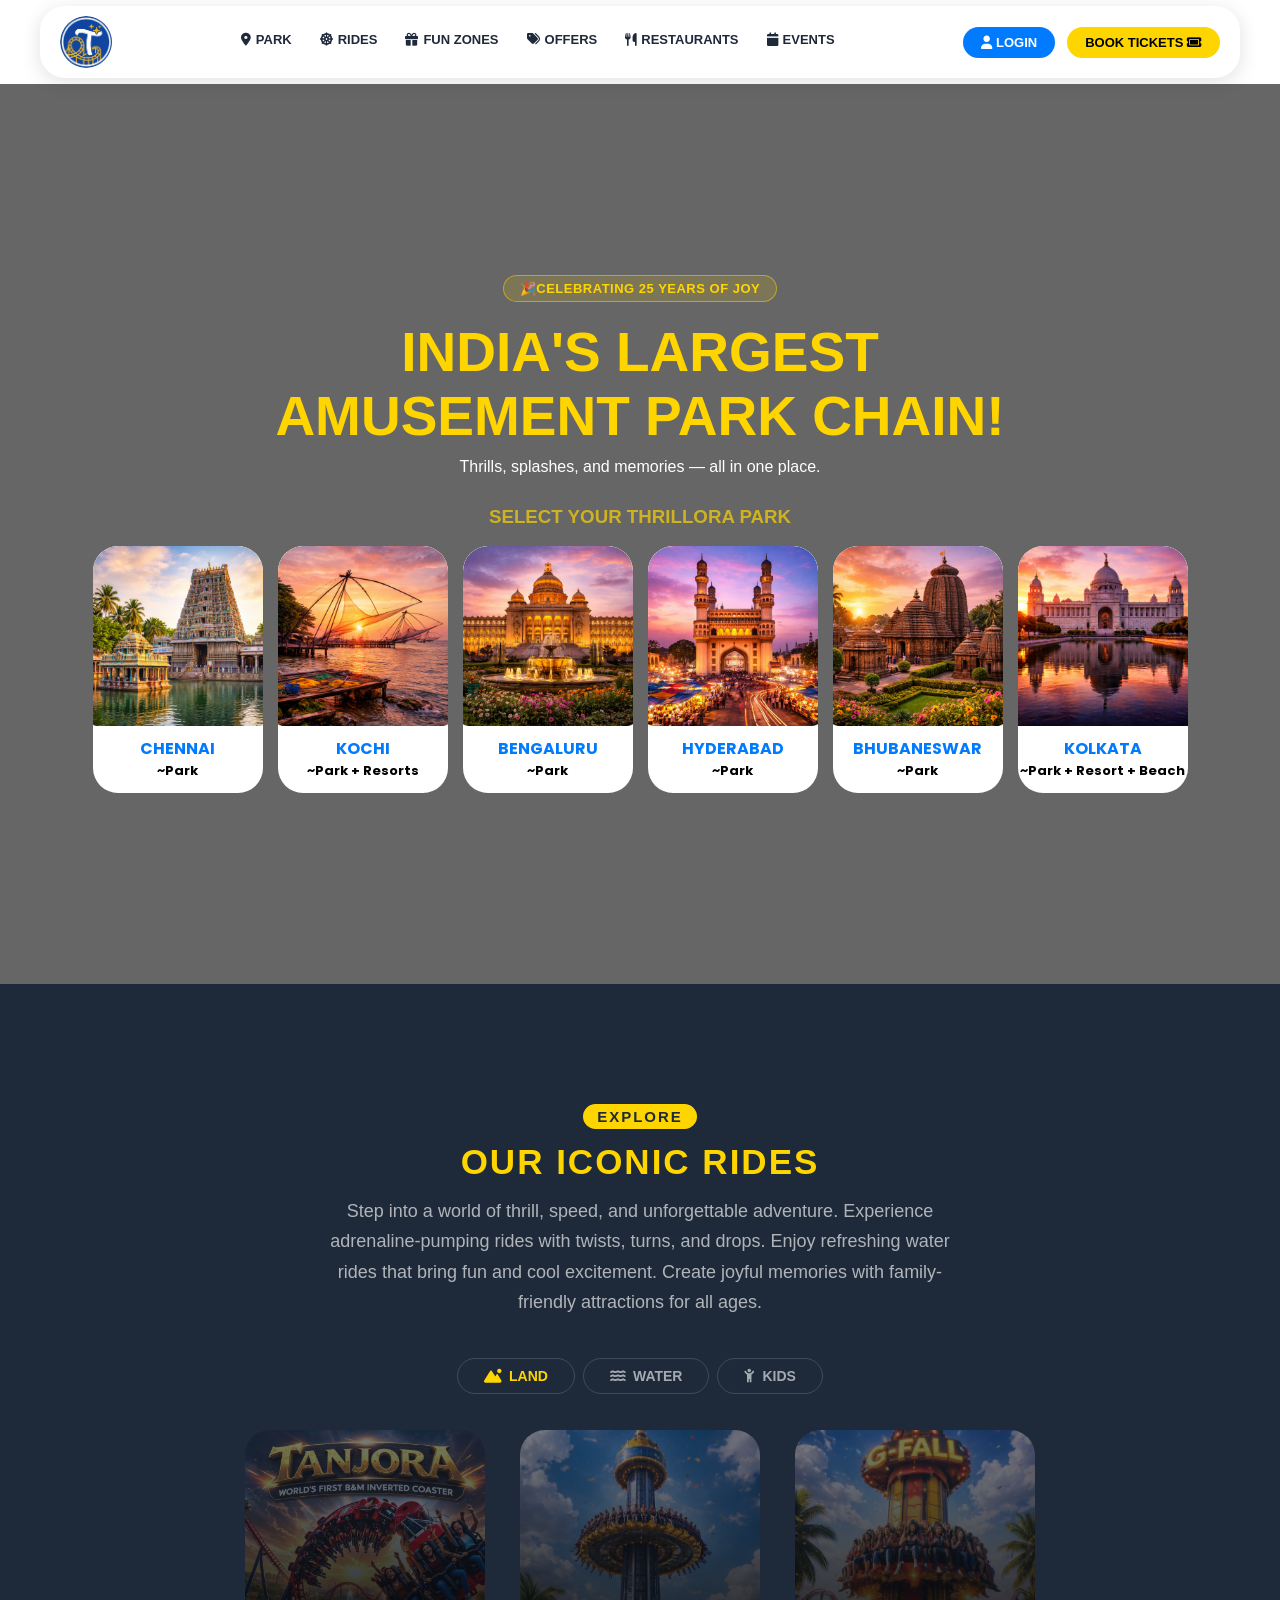
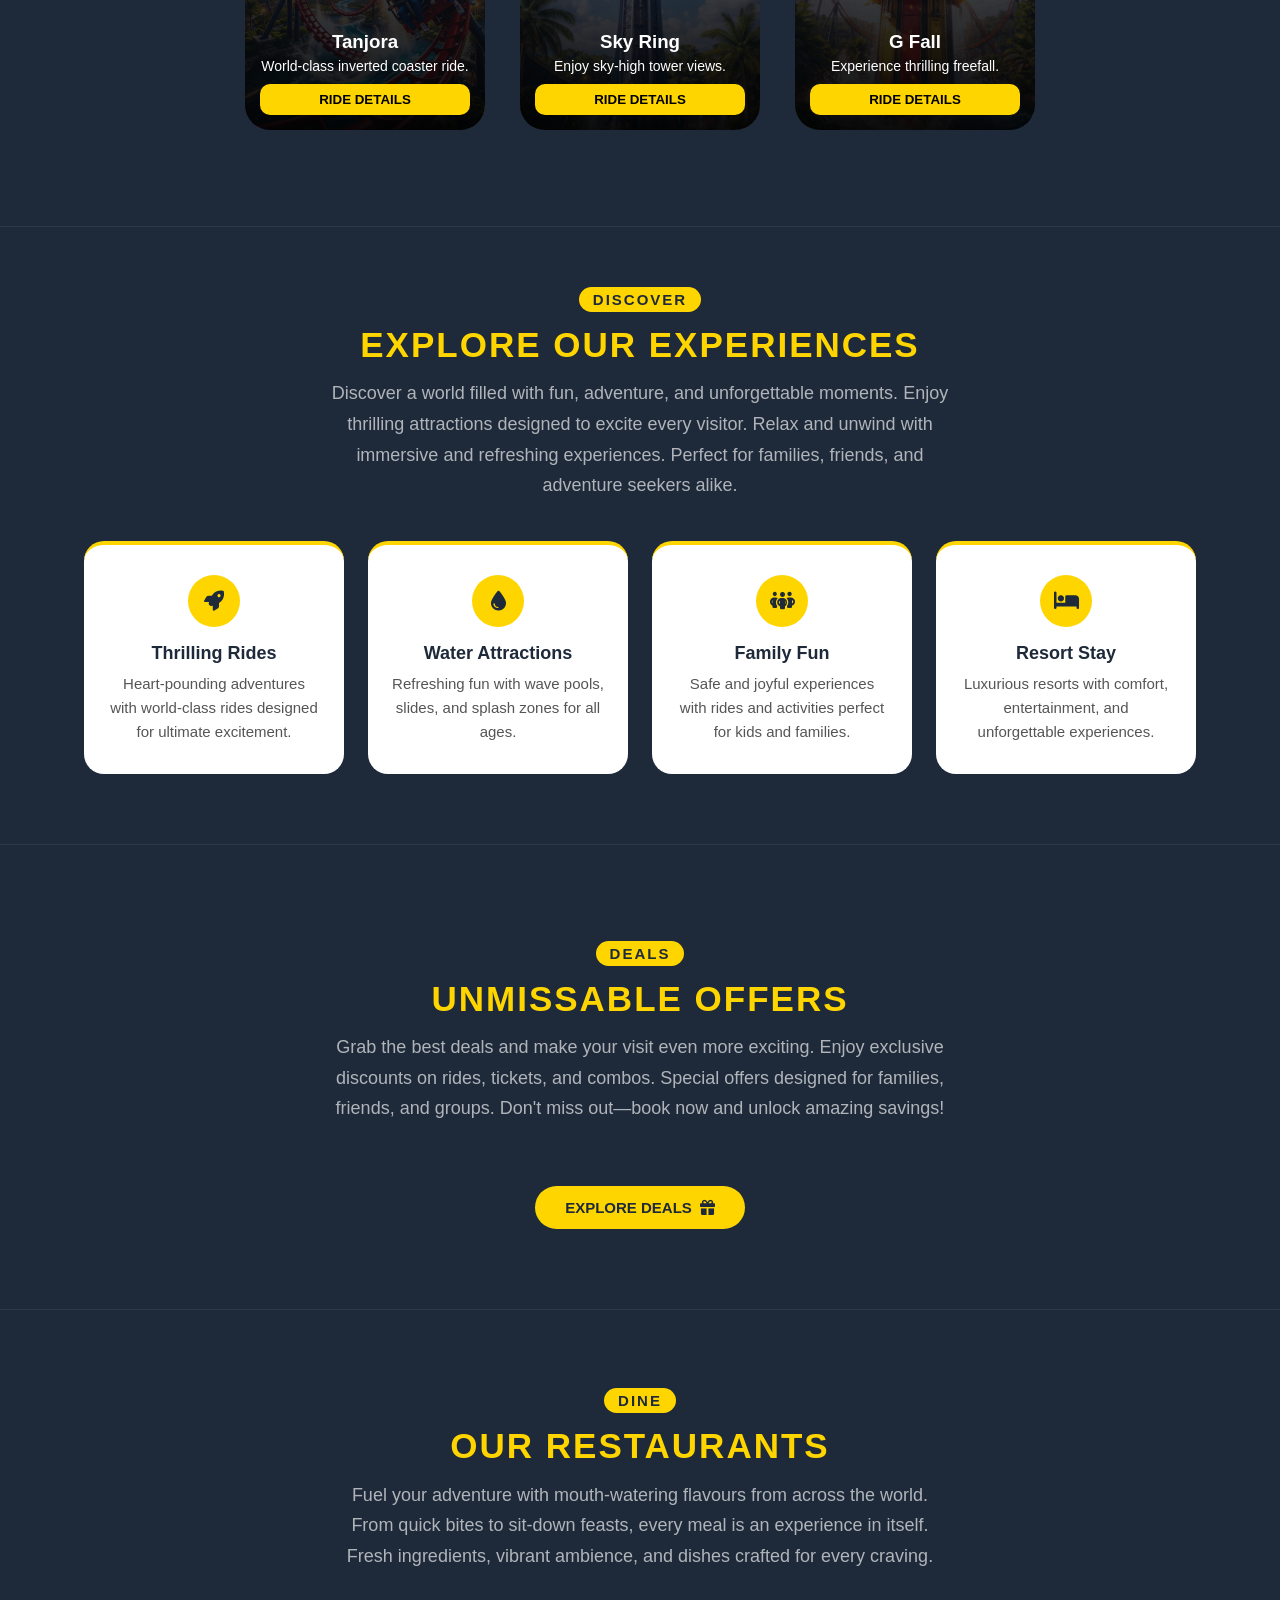
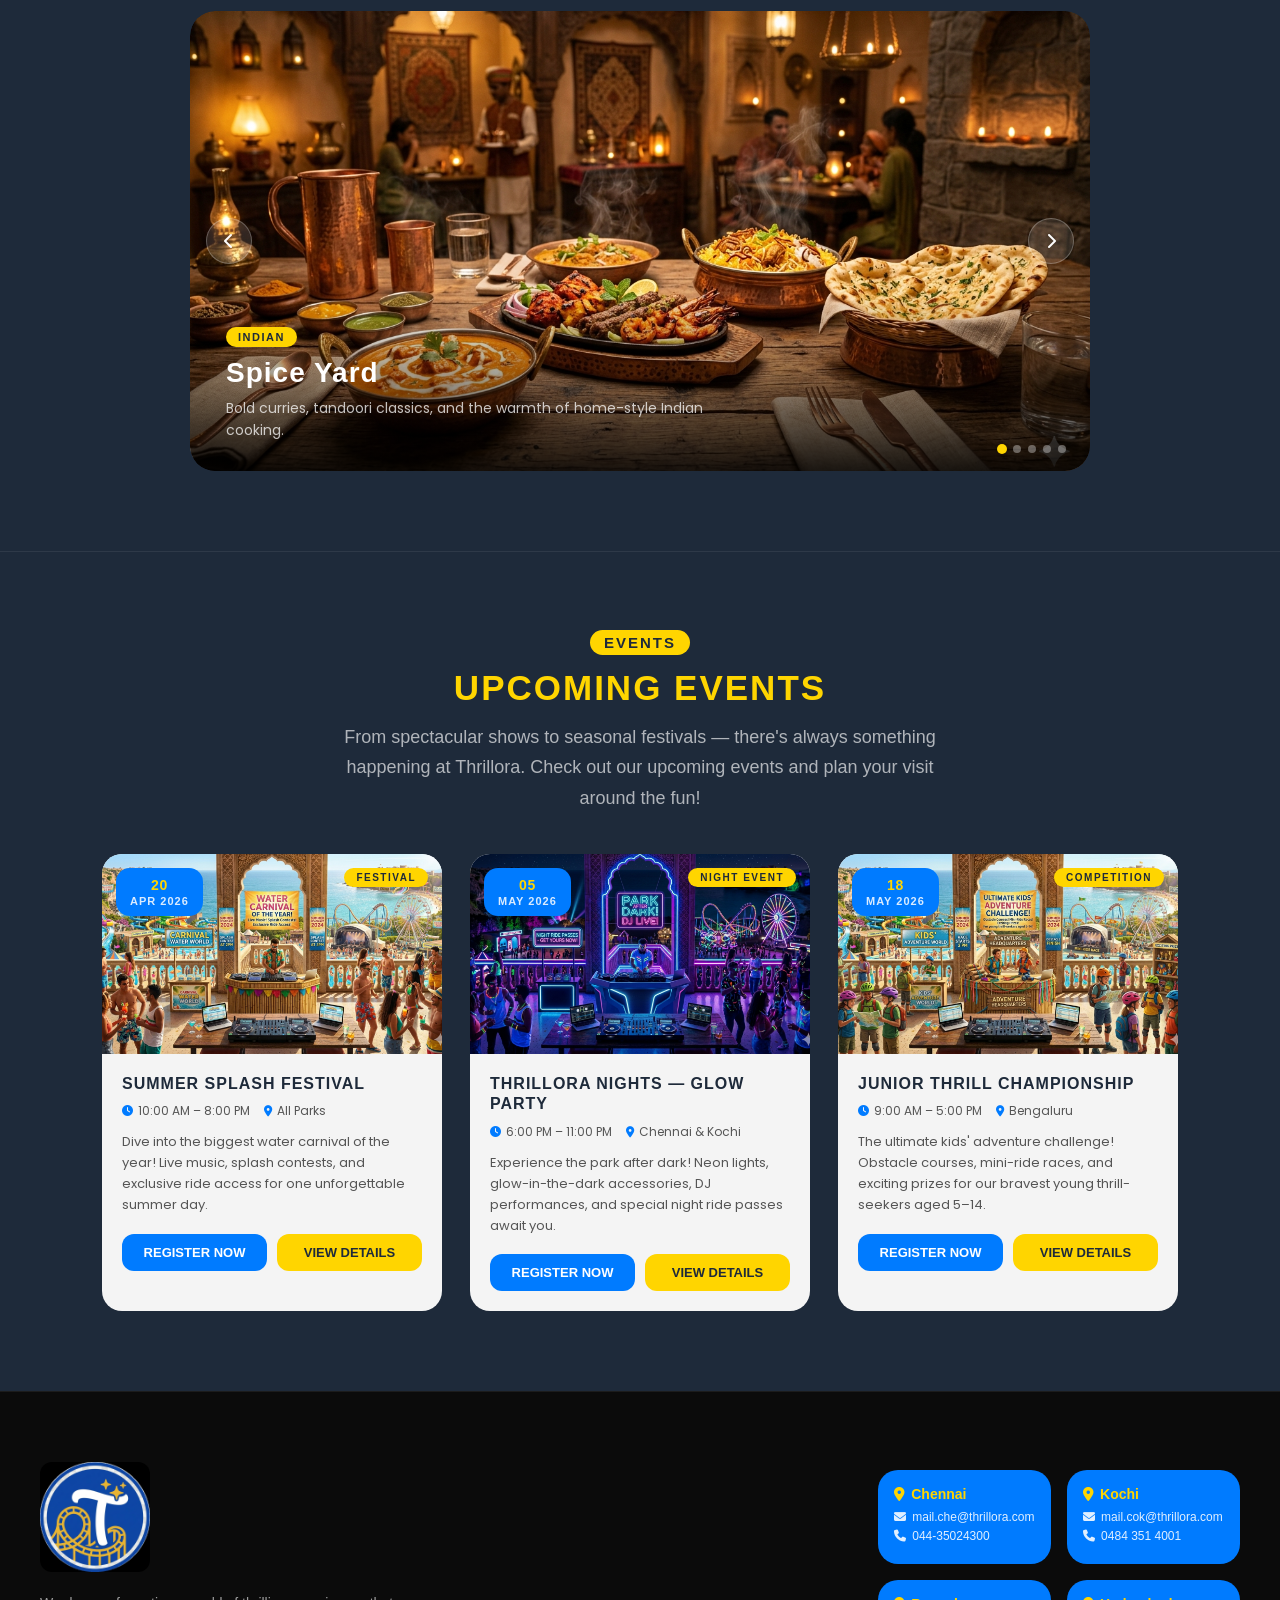
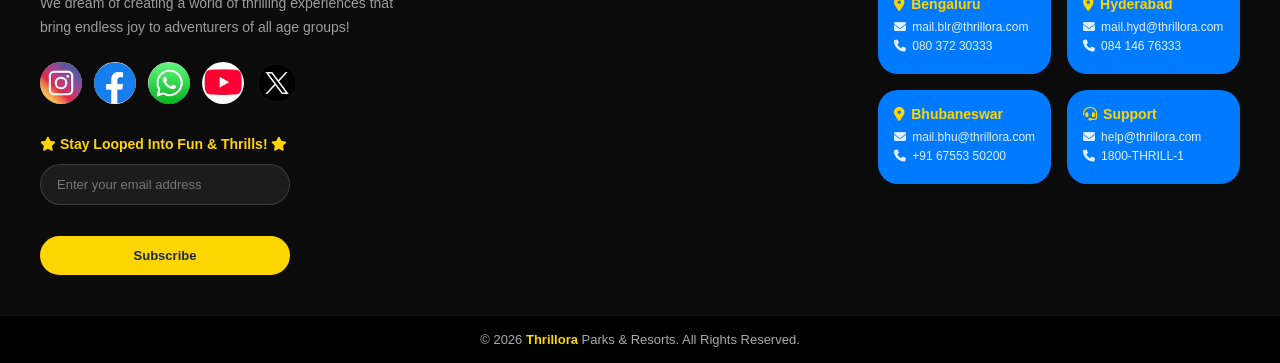
==== commit cf611001: "Update index.html" ====
--- a/index.html
+++ b/index.html
@@ -8,60 +8,57 @@
     <link rel="stylesheet" href="https://cdnjs.cloudflare.com/ajax/libs/font-awesome/6.5.0/css/all.min.css">
     <link rel="stylesheet" href="style.css">
     <link rel="icon" href="Favicon.png" type="image/png">
-    <meta name="viewport" content="width=device-width, initial-scale=1.0">
     <script src="script.js"></script>
 </head>
 <body>
     <nav class="navbar">
         <div class="nav-container">
-    <div class="logo">
-    <img src="Logo.png" alt="Thrillora Logo">
-</div>
-    <ul class="nav-menu">
-        <li><a href="#Park"><i class="fa-solid fa-location-dot"></i> PARK</a></li>
-        <li><a href="#Ride"><i class="fa-solid fa-dharmachakra"></i> RIDES</a></li>
-        <li><a href="#Fun"><i class="fa-solid fa-gift"></i> FUN ZONES</a></li>
-        <li><a href="#Offer"><i class="fa-solid fa-tags"></i> OFFERS</a></li>
-        <li><a href="#Restaurants"><i class="fa-solid fa-utensils"></i> RESTAURANTS</a></li>
-        <li><a href="#Events"><i class="fa-solid fa-calendar"></i> EVENTS</a></li>
-    </ul>
-    <div class="nav-buttons">
-        <button class="login-btn" onclick="window.open('Login.html','_blank')">
-            <i class="fa-solid fa-user"></i> LOGIN
-        </button>
-        <button class="ticket-btn" onclick="window.open('Booking.html','_blank')">
-            BOOK TICKETS <i class="fa-solid fa-ticket"></i>
-        </button>
-        <i class="fa-solid fa-bars menu-icon" id="menuIcon"></i>
-    </div>
-</div>
-<!-- Nav overlay -->
-<div class="nav-overlay" id="navOverlay"></div>
-<!-- Mobile slide-in menu -->
-<div class="mobile-menu" id="mobileMenu">
-    <div class="mobile-menu-header">
-        <img src="Logo.png" alt="Thrillora Logo">
-        <button class="close-menu" id="closeMenu" aria-label="Close menu">
-            <i class="fa-solid fa-xmark"></i>
-        </button>
-    </div>
-    <ul class="mobile-nav-menu">
-        <li><a href="#Park"><i class="fa-solid fa-location-dot"></i> PARK</a></li>
-        <li><a href="#Ride"><i class="fa-solid fa-dharmachakra"></i> RIDES</a></li>
-        <li><a href="#Fun"><i class="fa-solid fa-gift"></i> FUN ZONES</a></li>
-        <li><a href="#Offer"><i class="fa-solid fa-tags"></i> OFFERS</a></li>
-        <li><a href="#Restaurants"><i class="fa-solid fa-utensils"></i> RESTAURANTS</a></li>
-        <li><a href="#Events"><i class="fa-solid fa-calendar"></i> EVENTS</a></li>
-    </ul>
-    <div class="mobile-buttons">
-        <button class="login-btn" onclick="window.open('Login.html','_blank')">
-            <i class="fa-solid fa-user"></i> LOGIN
-        </button>
-        <button class="ticket-btn" onclick="window.open('Booking.html','_blank')">
-            BOOK TICKETS <i class="fa-solid fa-ticket"></i>
-        </button>
-    </div>
-</div>
+            <div class="logo">
+                <img src="Logo.png" alt="Thrillora Logo">
+            </div>
+            <ul class="nav-menu">
+                <li><a href="#Park"><i class="fa-solid fa-location-dot"></i> PARK</a></li>
+                <li><a href="#Ride"><i class="fa-solid fa-dharmachakra"></i> RIDES</a></li>
+                <li><a href="#Fun"><i class="fa-solid fa-gift"></i> FUN ZONES</a></li>
+                <li><a href="#Offer"><i class="fa-solid fa-tags"></i> OFFERS</a></li>
+                <li><a href="#Restaurants"><i class="fa-solid fa-utensils"></i> RESTAURANTS</a></li>
+                <li><a href="#Events"><i class="fa-solid fa-calendar"></i> EVENTS</a></li>
+            </ul>
+            <div class="nav-buttons">
+                <button class="login-btn" onclick="window.open('Login.html','_blank')">
+                    <i class="fa-solid fa-user"></i> LOGIN
+                </button>
+                <button class="ticket-btn" onclick="window.open('Booking.html','_blank')">
+                    BOOK TICKETS <i class="fa-solid fa-ticket"></i>
+                </button>
+                <i class="fa-solid fa-bars menu-icon" id="menuIcon"></i>
+            </div>
+        </div>
+        <div class="nav-overlay" id="navOverlay"></div>
+        <div class="mobile-menu" id="mobileMenu">
+            <div class="mobile-menu-header">
+                <img src="Logo.png" alt="Thrillora Logo">
+                <button class="close-menu" id="closeMenu" aria-label="Close menu">
+                    <i class="fa-solid fa-xmark"></i>
+                </button>
+            </div>
+            <ul class="mobile-nav-menu">
+                <li><a href="#Park"><i class="fa-solid fa-location-dot"></i> PARK</a></li>
+                <li><a href="#Ride"><i class="fa-solid fa-dharmachakra"></i> RIDES</a></li>
+                <li><a href="#Fun"><i class="fa-solid fa-gift"></i> FUN ZONES</a></li>
+                <li><a href="#Offer"><i class="fa-solid fa-tags"></i> OFFERS</a></li>
+                <li><a href="#Restaurants"><i class="fa-solid fa-utensils"></i> RESTAURANTS</a></li>
+                <li><a href="#Events"><i class="fa-solid fa-calendar"></i> EVENTS</a></li>
+            </ul>
+            <div class="mobile-buttons">
+                <button class="login-btn" onclick="window.open('Login.html','_blank')">
+                    <i class="fa-solid fa-user"></i> LOGIN
+                </button>
+                <button class="ticket-btn" onclick="window.open('Booking.html','_blank')">
+                    BOOK TICKETS <i class="fa-solid fa-ticket"></i>
+                </button>
+            </div>
+        </div>
     </nav>
     <section class="hero" id="Park">
         <video autoplay muted loop class="bg-video" poster="bg.jpg">
@@ -73,36 +70,38 @@
             <h1>INDIA'S LARGEST <br> AMUSEMENT PARK CHAIN!</h1>
             <p>Thrills, splashes, and memories — all in one place.</p>
             <h3 class="select-text">SELECT YOUR THRILLORA PARK</h3><br>
-            <div class="park-cards">
-                <div class="card">
-                    <img src="chennai.jpg" alt="Chennai Park">
-                    <h4>CHENNAI</h4>
-                    <h5>~Park</h5>
-                </div>
-                <div class="card">
-                    <img src="kochi.jpg" alt="Kochi Park">
-                    <h4>KOCHI</h4>
-                    <h5>~Park + Resorts</h5>
-                </div>
-                <div class="card">
-                    <img src="bangalore.jpg" alt="Bengaluru Park">
-                    <h4>BENGALURU</h4>
-                    <h5>~Park</h5>
-                </div>
-                <div class="card">
-                    <img src="hyderabad.jpg" alt="Hyderabad Park">
-                    <h4>HYDERABAD</h4>
-                    <h5>~Park</h5>
-                </div>
-                <div class="card">
-                    <img src="bhubaneswar.jpg" alt="Bhubaneswar Park">
-                    <h4>BHUBANESWAR</h4>
-                    <h5>~Park</h5>
-                </div>
-                <div class="card">
-                    <img src="kolkata.png" alt="Kolkata Park">
-                    <h4>KOLKATA</h4>
-                    <h5>~Park + Resort + Beach</h5>
+            <div class="park-cards-wrapper">
+                <div class="park-cards">
+                    <div class="card">
+                        <img src="chennai.jpg" alt="Chennai Park">
+                        <h4>CHENNAI</h4>
+                        <h5>~Park</h5>
+                    </div>
+                    <div class="card">
+                        <img src="kochi.jpg" alt="Kochi Park">
+                        <h4>KOCHI</h4>
+                        <h5>~Park + Resorts</h5>
+                    </div>
+                    <div class="card">
+                        <img src="bangalore.jpg" alt="Bengaluru Park">
+                        <h4>BENGALURU</h4>
+                        <h5>~Park</h5>
+                    </div>
+                    <div class="card">
+                        <img src="hyderabad.jpg" alt="Hyderabad Park">
+                        <h4>HYDERABAD</h4>
+                        <h5>~Park</h5>
+                    </div>
+                    <div class="card">
+                        <img src="bhubaneswar.jpg" alt="Bhubaneswar Park">
+                        <h4>BHUBANESWAR</h4>
+                        <h5>~Park</h5>
+                    </div>
+                    <div class="card">
+                        <img src="kolkata.png" alt="Kolkata Park">
+                        <h4>KOLKATA</h4>
+                        <h5>~Park + Resort + Beach</h5>
+                    </div>
                 </div>
             </div>
         </div>
@@ -112,7 +111,7 @@
         <div class="section-header">
             <span class="section-label">Explore</span>
             <h1>OUR ICONIC RIDES</h1>
-            <p>Step into a world of thrill, speed, and unforgettable adventure.Experience adrenaline-pumping rides with twists, turns, and drops.Enjoy refreshing water rides that bring fun and cool excitement.Create joyful memories with family-friendly attractions for all ages.Relive timeless fun with our classic and iconic experiences.Built with world-class safety, comfort, and innovative design.Get ready to explore, enjoy, and make unforgettable moments!</p>
+            <p>Step into a world of thrill, speed, and unforgettable adventure. Experience adrenaline-pumping rides with twists, turns, and drops. Enjoy refreshing water rides that bring fun and cool excitement. Create joyful memories with family-friendly attractions for all ages.</p>
         </div>
         <input type="radio" name="ride" id="land" checked>
         <input type="radio" name="ride" id="water">
@@ -184,7 +183,7 @@
                 <div class="ride-content">
                     <h3>Convoy</h3>
                     <p>Fun ride through terrain.</p>
-                   <button onclick="openRidePopup('convoy')">RIDE DETAILS</button>
+                    <button onclick="openRidePopup('convoy')">RIDE DETAILS</button>
                 </div>
             </div>
             <div class="ride-card kids">
@@ -195,18 +194,16 @@
                     <button onclick="openRidePopup('funkymonkey')">RIDE DETAILS</button>
                 </div>
             </div>
-            <div class="section-header">
-                <p>Step into a world filled with excitement, speed, and endless adventure.Feel the rush with thrilling rides packed with twists, turns, and breathtaking drops.Dive into refreshing water attractions that bring cool fun and energy.Share unforgettable moments with family-friendly rides for all age groups.Rediscover the charm of our classic and iconic attractions.Designed with top-level safety, comfort, and innovation in mind.Get ready to explore, enjoy, and create lasting memories!</p>
-            </div>
         </div>
         <br><br>
         <div id="Fun"></div>
     </section>
+
     <section class="experiences-section">
         <div class="section-header">
             <span class="section-label">Discover</span>
             <h1>EXPLORE OUR EXPERIENCES</h1>
-            <p>Discover a world filled with fun, adventure, and unforgettable moments.Enjoy thrilling attractions designed to excite every visitor.Relax and unwind with immersive and refreshing experiences.Taste delicious food and explore vibrant entertainment zones.Perfect for families, friends, and adventure seekers alike. Every experience is crafted for comfort, safety, and joy. Step in, explore more, and create lasting memories!</p>
+            <p>Discover a world filled with fun, adventure, and unforgettable moments. Enjoy thrilling attractions designed to excite every visitor. Relax and unwind with immersive and refreshing experiences. Perfect for families, friends, and adventure seekers alike.</p>
         </div>
         <div class="info-section">
             <div class="info-card">
@@ -231,13 +228,14 @@
             </div>
         </div>
     </section>
+
     <div id="Offer"></div>
     <section class="offers-section">
         <br><br>
         <div class="section-header">
             <span class="section-label">Deals</span>
             <h1>UNMISSABLE OFFERS</h1>
-            <p>Grab the best deals and make your visit even more exciting.Enjoy exclusive discounts on rides, tickets, and combos.Special offers designed for families, friends, and groups.Limited-time deals that bring more fun for less price.Celebrate occasions with exciting buy-one-get-one offers.Save more while experiencing maximum adventure and joy.Don't miss out—book now and unlock amazing savings!</p>
+            <p>Grab the best deals and make your visit even more exciting. Enjoy exclusive discounts on rides, tickets, and combos. Special offers designed for families, friends, and groups. Don't miss out—book now and unlock amazing savings!</p>
         </div>
         <br>
         <center>
@@ -255,7 +253,7 @@
                     <h3>SUMMER EARLY BIRD — LIMITED TICKETS LIVE!</h3>
                     <p>Grab your tickets early and enjoy exclusive discounted entry for a limited time. Limited tickets available — book soon before they sell out!</p>
                     <div class="offer-actions">
-                        <button class="book"><button class="popup-book-btn" onclick="window.open('Booking.html','_blank')"></button>BOOK NOW</button>
+                        <button class="book" onclick="window.open('Booking.html','_blank')">BOOK NOW</button>
                         <button class="details">VIEW DETAILS</button>
                     </div>
                 </div>
@@ -268,19 +266,20 @@
                     <h3>BIRTHDAY OFFER — BUY 1 GET 1 FREE</h3>
                     <p>Celebrate your special day with double the fun! Buy one ticket and get another absolutely free. Valid for birthday guests — bring a friend!</p>
                     <div class="offer-actions">
-                        <button class="book"><button class="popup-book-btn" onclick="window.open('Booking.html','_blank')"></button>BOOK NOW</button>
+                        <button class="book" onclick="window.open('Booking.html','_blank')">BOOK NOW</button>
                         <button class="details">VIEW DETAILS</button>
                     </div>
                 </div>
             </div>
         </div>
     </section>
+
     <div id="Restaurants"></div>
     <section class="restaurants-section"><br>
         <div class="section-header">
             <span class="section-label">Dine</span>
             <h1>OUR RESTAURANTS</h1>
-            <p>Fuel your adventure with mouth-watering flavours from across the world.From quick bites to sit-down feasts, every meal is an experience in itself.Fresh ingredients, vibrant ambience, and dishes crafted for every craving.</p>
+            <p>Fuel your adventure with mouth-watering flavours from across the world. From quick bites to sit-down feasts, every meal is an experience in itself. Fresh ingredients, vibrant ambience, and dishes crafted for every craving.</p>
         </div>
         <div class="restaurant-slider">
             <div class="restaurant-slides" id="restaurantSlides">
@@ -324,7 +323,6 @@
                         <p>Fresh salads, acai bowls, and wholesome wraps for the health-conscious explorer.</p>
                     </div>
                 </div>
-
             </div>
             <button class="slider-btn prev-btn" id="prevBtn" aria-label="Previous">
                 <i class="fa-solid fa-chevron-left"></i>
@@ -335,92 +333,93 @@
             <div class="slider-dots" id="sliderDots"></div>
         </div>
     </section>
-<div id="Events"></div>
-<section class="events-section">
-    <div class="section-header"><br>
-        <span class="section-label">Events</span>
-        <h1>UPCOMING EVENTS</h1>
-        <p>From spectacular shows to seasonal festivals — there's always something happening at Thrillora.
-        Check out our upcoming events and plan your visit around the fun!</p>
+
+    <div id="Events"></div>
+    <section class="events-section">
+        <div class="section-header"><br>
+            <span class="section-label">Events</span>
+            <h1>UPCOMING EVENTS</h1>
+            <p>From spectacular shows to seasonal festivals — there's always something happening at Thrillora. Check out our upcoming events and plan your visit around the fun!</p>
+        </div>
+        <div class="events-container">
+            <div class="event-card">
+                <div class="event-img" style="background: linear-gradient(135deg, #1a3a5c, #2d6a9f);">
+                    <img src="event1.png" alt="Summer Splash Festival">
+                    <div class="event-date-badge">20<span>APR 2026</span></div>
+                    <span class="event-tag">Festival</span>
+                </div>
+                <div class="event-body">
+                    <h3>SUMMER SPLASH FESTIVAL</h3>
+                    <div class="event-meta">
+                        <span><i class="fa-solid fa-clock"></i> 10:00 AM – 8:00 PM</span>
+                        <span><i class="fa-solid fa-location-dot"></i> All Parks</span>
+                    </div>
+                    <p>Dive into the biggest water carnival of the year! Live music, splash contests, and exclusive ride access for one unforgettable summer day.</p>
+                    <div class="event-actions">
+                        <button class="event-register" onclick="window.open('Booking.html','_blank')">REGISTER NOW</button>
+                        <button class="event-details">VIEW DETAILS</button>
+                    </div>
+                </div>
+            </div>
+            <div class="event-card">
+                <div class="event-img" style="background: linear-gradient(135deg, #3a1a5c, #7a2d9f);">
+                    <img src="event2.png" alt="Thrillora Nights">
+                    <div class="event-date-badge">05<span>MAY 2026</span></div>
+                    <span class="event-tag">Night Event</span>
+                </div>
+                <div class="event-body">
+                    <h3>THRILLORA NIGHTS — GLOW PARTY</h3>
+                    <div class="event-meta">
+                        <span><i class="fa-solid fa-clock"></i> 6:00 PM – 11:00 PM</span>
+                        <span><i class="fa-solid fa-location-dot"></i> Chennai & Kochi</span>
+                    </div>
+                    <p>Experience the park after dark! Neon lights, glow-in-the-dark accessories, DJ performances, and special night ride passes await you.</p>
+                    <div class="event-actions">
+                        <button class="event-register" onclick="window.open('Booking.html','_blank')">REGISTER NOW</button>
+                        <button class="event-details">VIEW DETAILS</button>
+                    </div>
+                </div>
+            </div>
+            <div class="event-card">
+                <div class="event-img" style="background: linear-gradient(135deg, #1a5c2d, #2d9f5a);">
+                    <img src="event3.png" alt="Junior Thrill Championship">
+                    <div class="event-date-badge">18<span>MAY 2026</span></div>
+                    <span class="event-tag">Competition</span>
+                </div>
+                <div class="event-body">
+                    <h3>JUNIOR THRILL CHAMPIONSHIP</h3>
+                    <div class="event-meta">
+                        <span><i class="fa-solid fa-clock"></i> 9:00 AM – 5:00 PM</span>
+                        <span><i class="fa-solid fa-location-dot"></i> Bengaluru</span>
+                    </div>
+                    <p>The ultimate kids' adventure challenge! Obstacle courses, mini-ride races, and exciting prizes for our bravest young thrill-seekers aged 5–14.</p>
+                    <div class="event-actions">
+                        <button class="event-register" onclick="alert('Registered!')">REGISTER NOW</button>
+                        <button class="event-details">VIEW DETAILS</button>
+                    </div>
+                </div>
+            </div>
+        </div>
+    </section>
+    <div class="popup-overlay" id="ridePopup">
+        <div class="popup-box">
+            <div class="popup-img-wrap">
+                <img id="popup-img" src="" alt="Ride">
+                <span class="popup-ride-tag" id="popup-tag"></span>
+                <button class="popup-close" onclick="closeRidePopup()">&times;</button>
+                <div class="popup-heading" id="popup-name"></div>
+            </div>
+            <div class="popup-body-section">
+                <div class="popup-badges-row" id="popup-badges"></div>
+                <p class="popup-description" id="popup-desc"></p>
+                <div class="popup-stats-grid" id="popup-stats"></div>
+                <div class="popup-action-row">
+                    <button class="popup-book-btn" onclick="window.open('Booking.html','_blank')">BOOK THIS RIDE</button>
+                </div>
+            </div>
+        </div>
     </div>
-    <div class="events-container">
-        <div class="event-card">
-            <div class="event-img" style="background: linear-gradient(135deg, #1a3a5c, #2d6a9f);">
-                <img src="event1.png" alt="Summer Splash Festival">
-                <div class="event-date-badge">20<span>APR 2026</span></div>
-                <span class="event-tag">Festival</span>
-            </div>
-            <div class="event-body">
-                <h3>SUMMER SPLASH FESTIVAL</h3>
-                <div class="event-meta">
-                    <span><i class="fa-solid fa-clock"></i> 10:00 AM – 8:00 PM</span>
-                    <span><i class="fa-solid fa-location-dot"></i> All Parks</span>
-                </div>
-                <p>Dive into the biggest water carnival of the year! Live music, splash contests, and exclusive ride access for one unforgettable summer day.</p>
-                <div class="event-actions">
-                    <button class="event-register" onclick="window.open('Booking.html','_blank')">REGISTER NOW</button>
-                    <button class="event-details">VIEW DETAILS</button>
-                </div>
-            </div>
-        </div>
-        <div class="event-card">
-            <div class="event-img" style="background: linear-gradient(135deg, #3a1a5c, #7a2d9f);">
-                <img src="event2.png" alt="Thrillora Nights">
-                <div class="event-date-badge">05<span>MAY 2026</span></div>
-                <span class="event-tag">Night Event</span>
-            </div>
-            <div class="event-body">
-                <h3>THRILLORA NIGHTS — GLOW PARTY</h3>
-                <div class="event-meta">
-                    <span><i class="fa-solid fa-clock"></i> 6:00 PM – 11:00 PM</span>
-                    <span><i class="fa-solid fa-location-dot"></i> Chennai & Kochi</span>
-                </div>
-                <p>Experience the park after dark! Neon lights, glow-in-the-dark accessories, DJ performances, and special night ride passes await you.</p>
-                <div class="event-actions">
-                    <button class="event-register" onclick="window.open('Booking.html','_blank')">REGISTER NOW</button>
-                    <button class="event-details" onclick="openEventPopup('glowparty')">VIEW DETAILS</button>
-                </div>
-            </div>
-        </div>
-        <div class="event-card">
-            <div class="event-img" style="background: linear-gradient(135deg, #1a5c2d, #2d9f5a);">
-                <img src="event3.png" alt="Junior Thrill Championship">
-                <div class="event-date-badge">18<span>MAY 2026</span></div>
-                <span class="event-tag">Competition</span>
-            </div>
-            <div class="event-body">
-                <h3>JUNIOR THRILL CHAMPIONSHIP</h3>
-                <div class="event-meta">
-                    <span><i class="fa-solid fa-clock"></i> 9:00 AM – 5:00 PM</span>
-                    <span><i class="fa-solid fa-location-dot"></i> Bengaluru</span>
-                </div>
-                <p>The ultimate kids' adventure challenge! Obstacle courses, mini-ride races, and exciting prizes for our bravest young thrill-seekers aged 5–14.</p>
-                <div class="event-actions">
-                    <button class="event-register" onclick="alert('Registered!')">REGISTER NOW</button>
-                    <button class="event-details" onclick="openEventPopup('juniorchamp')">VIEW DETAILS</button>
-                </div>
-            </div>
-        </div>
-    </div>
-</section>
-<div class="popup-overlay" id="ridePopup">
-    <div class="popup-box">
-        <div class="popup-img-wrap">
-            <img id="popup-img" src="" alt="Ride">
-            <span class="popup-ride-tag" id="popup-tag"></span>
-            <button class="popup-close" onclick="closeRidePopup()">&times;</button>
-            <div class="popup-heading" id="popup-name"></div>
-        </div>
-        <div class="popup-body-section">
-            <div class="popup-badges-row" id="popup-badges"></div>
-            <p class="popup-description" id="popup-desc"></p>
-            <div class="popup-stats-grid" id="popup-stats"></div>
-            <div class="popup-action-row">
-                <button class="popup-book-btn" onclick="window.open('Booking.html','_blank')">BOOK THIS RIDE</button>
-            </div>
-        </div>
-    </div>
-</div>
+
 </body>
 <footer class="footer">
     <div class="footer-container">
@@ -447,11 +446,11 @@
             <h3 class="newsletter-heading">
                 <i class="fa-solid fa-star"></i> Stay Looped Into Fun & Thrills! <i class="fa-solid fa-star"></i>
             </h3>
-           <div class="newsletter">
+            <div class="newsletter">
                 <input type="email" id="emailInput" placeholder="Enter your email address">
                 <p id="msg"></p>
                 <button onclick="validateEmail()">Subscribe</button>
-</div>
+            </div>
         </div>
         <div class="contacts-container">
             <div class="contact-box">
@@ -490,4 +489,4 @@
 <div class="footer-bottom">
     <p>© 2026 <strong>Thrillora</strong> Parks & Resorts. All Rights Reserved.</p>
 </div>
-</html>+</html>
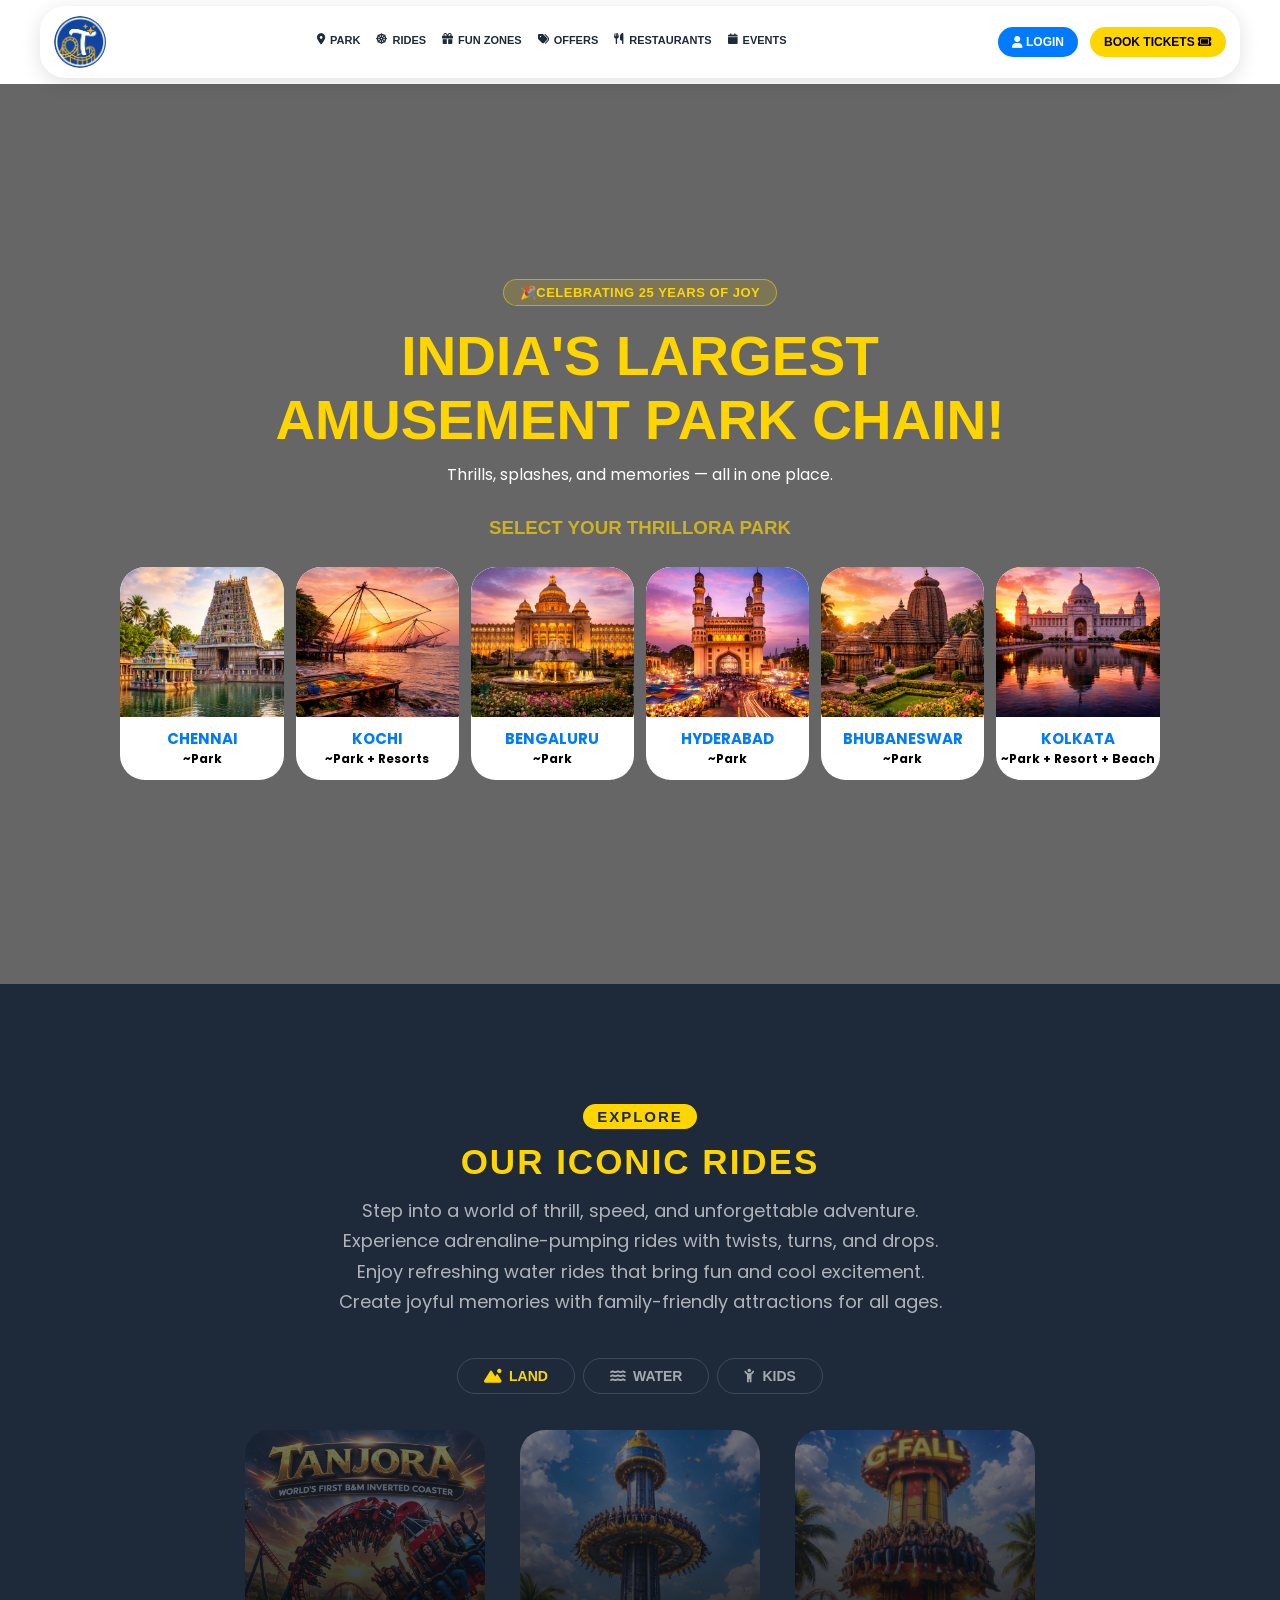
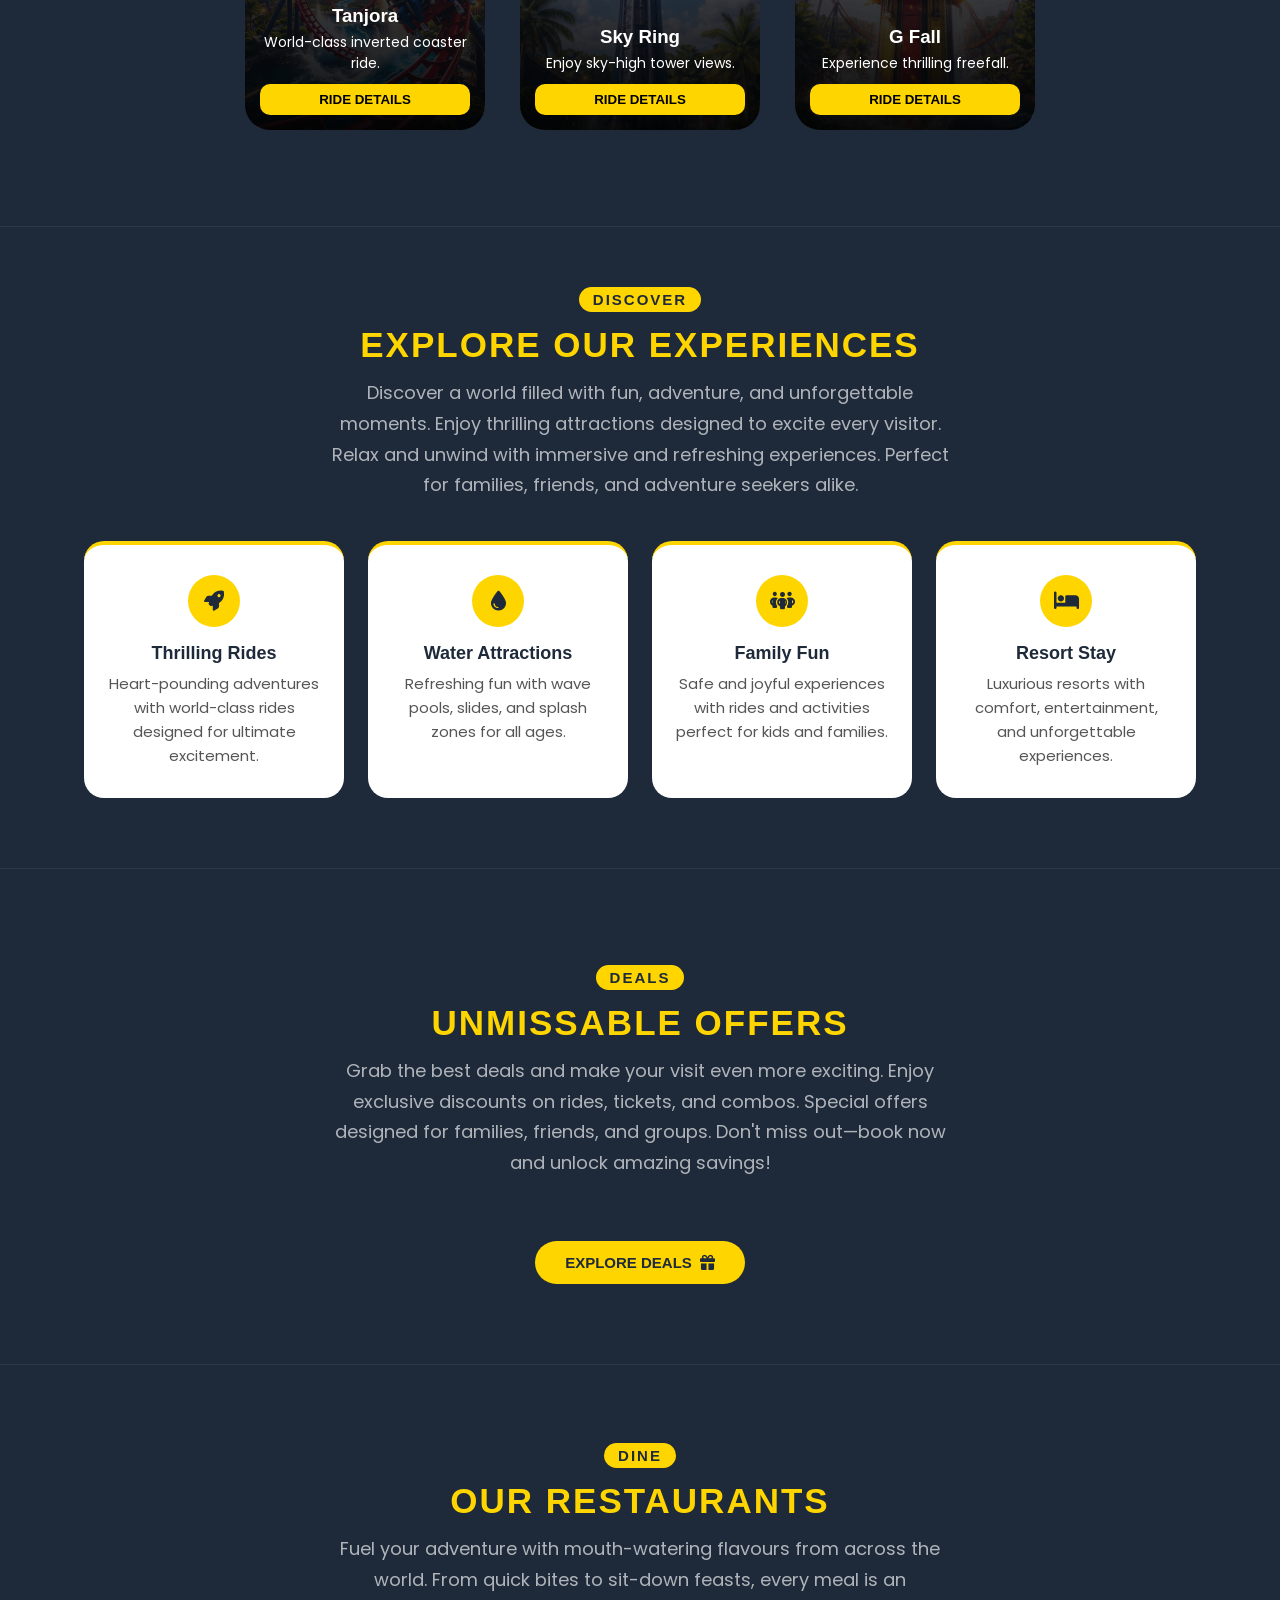
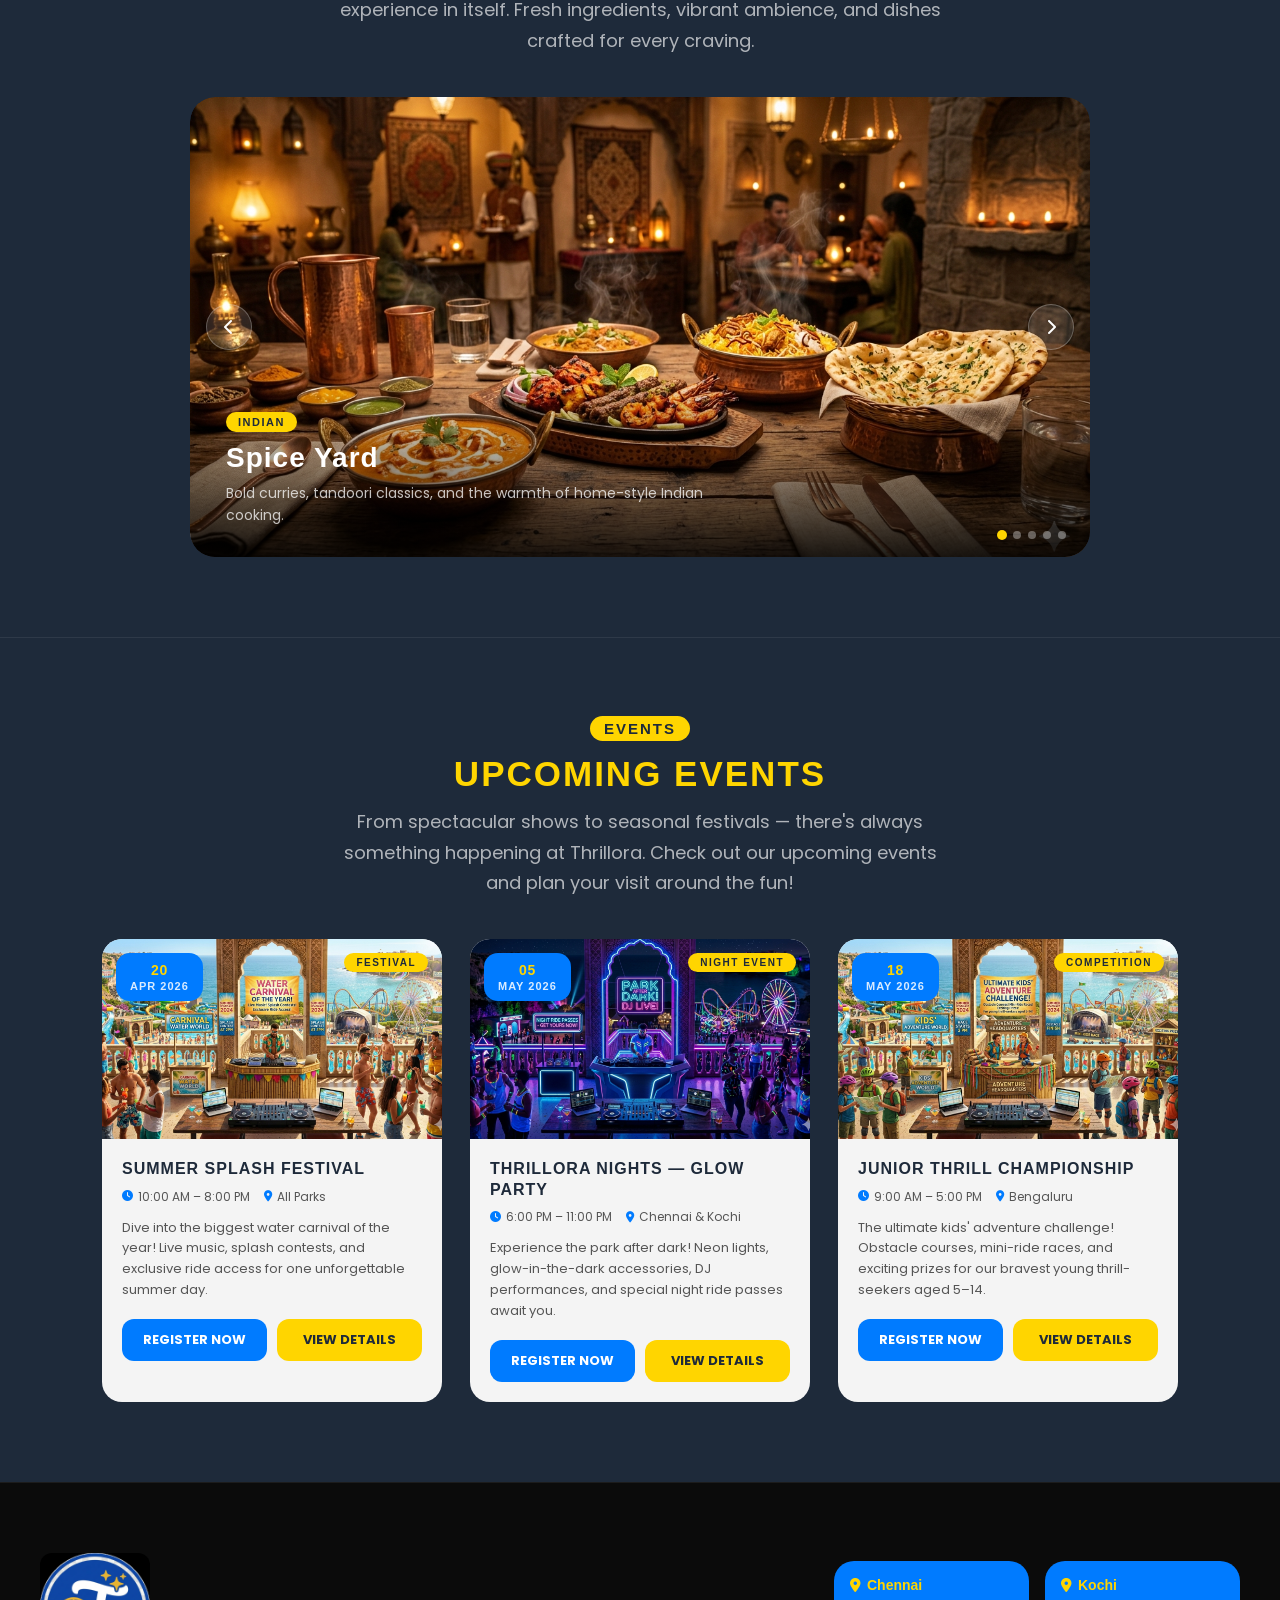
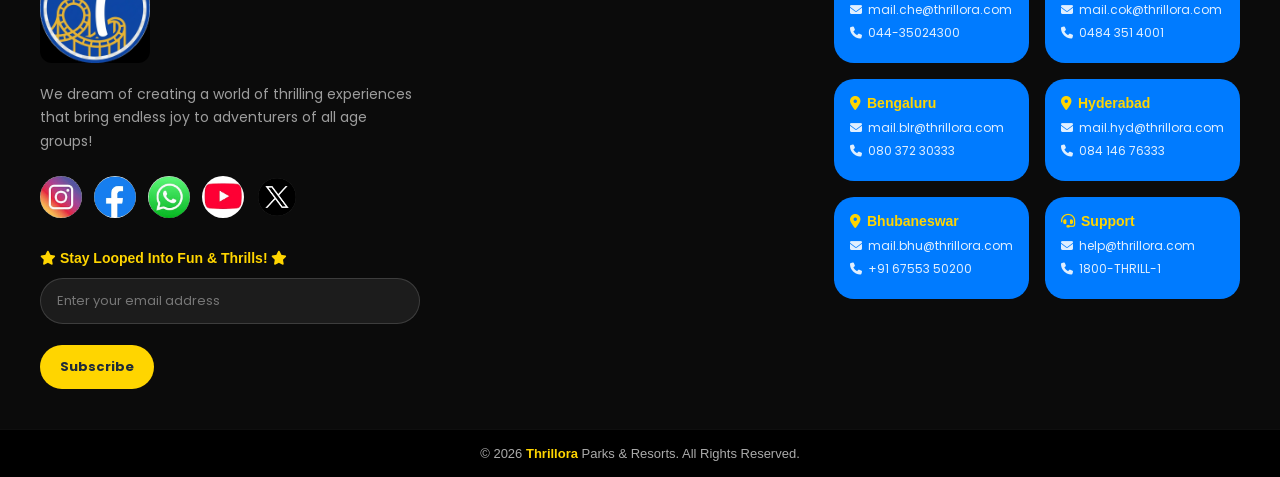
==== commit 6d9ae9d6: "Add files via upload" ====
--- a/index.html
+++ b/index.html
@@ -489,4 +489,4 @@
 <div class="footer-bottom">
     <p>© 2026 <strong>Thrillora</strong> Parks & Resorts. All Rights Reserved.</p>
 </div>
-</html>
+</html>
--- a/style.css
+++ b/style.css
@@ -4,7 +4,7 @@
     box-sizing: border-box;
     font-family: 'Bebas Neue', sans-serif;
 }
-html{
+html {
     scroll-behavior: smooth;
 }
 .section-header {
@@ -37,6 +37,7 @@
     font-size: 18px;
     color: rgba(255, 255, 255, 0.65);
     line-height: 1.7;
+    font-family: 'Poppins', sans-serif;
 }
 .navbar {
     position: sticky;
@@ -56,6 +57,10 @@
     gap: 12px;
     box-shadow: 0 4px 20px rgba(0, 0, 0, 0.12);
 }
+.logo {
+    display: flex;
+    align-items: center;
+}
 .logo img {
     width: 52px;
     height: 52px;
@@ -121,831 +126,7 @@
     font-size: 20px;
     cursor: pointer;
     color: #1e2a3a;
-}
-/*Hero*/
-.hero {
-    position: relative;
-    height: 100vh;
-    overflow: hidden;
-    display: flex;
-    align-items: center;
-    justify-content: center;
-    text-align: center;
-    color: white;
-}
-/* Video Background */
-.bg-video {
-    position: absolute;
-    top: 50%;
-    left: 50%;
-    min-width: 100%;
-    min-height: 100%;
-    transform: translate(-50%, -50%);
-    object-fit: cover;
-    z-index: -1;
-}
-.overlay {
-    position: absolute;
-    width: 100%;
-    height: 100%;
-    background: rgba(0, 0, 0, 0.6);
-    z-index: 1;
-}
-.hero-content {
-    position: relative;
-    z-index: 2;
-}
-.hero-badge {
-    display: inline-block;
-    background: rgba(255, 213, 0, 0.15);
-    border: 1px solid rgba(255, 213, 0, 0.5);
-    color: #ffd500;
-    font-size: 13px;
-    font-weight: 600;
-    padding: 5px 16px;
-    border-radius: 20px;
-    margin-bottom: 18px;
-    letter-spacing: 0.5px;
-}
-.hero h1 {
-    font-size: 55px;
-    font-weight: 800;
-    color: #ffd500;
-}
-.hero p {
-    margin-top: 10px;
-}
-.select-text {
-    margin-top: 30px;
-    color: rgba(255, 213, 0, 0.68);
-}
-.park-cards {
-    display: flex;
-    gap: 15px;
-    justify-content: center;
-    flex-wrap: wrap;
-}
-.card {
-    width: 170px;
-    border-radius: 25px;
-    overflow: hidden;
-    background: white;
-    text-align: center;
-    transition: transform 0.3s ease, box-shadow 0.3s ease;
-}
-.card img {
-    width: 100%;
-    height: 180px;
-    object-fit: cover;
-    display: block;
-    border-radius: 25px 25px 0 0;
-}
-.card h4 {
-    margin-top: 10px;
-    font-size: 16px;
-    font-weight: 700;
-    color: #007bff;
-    font-family: 'Poppins', sans-serif;
-}
-.card h5 {
-    margin-bottom: 12px;
-    font-size: 13px;
-    color: black;
-    font-family: 'Poppins', sans-serif;
-}
-.card:hover {
-    transform: translateY(-8px);
-    box-shadow: 0 10px 25px rgba(0, 0, 0, 0.2);
-}
-.rides-section {
-    padding: 60px 20px;
-    text-align: center;
-    background: #1e2a3a;
-    color: white;
-}
-input[type="radio"] {
     display: none;
-}
-.ride-nav {
-    display: flex;
-    justify-content: center;
-    gap: 8px;
-    margin-bottom: 36px;
-    padding: 0 20px;
-}
-.ride-nav label {
-    cursor: pointer;
-    padding: 9px 26px;
-    border-radius: 25px;
-    font-weight: 600;
-    font-size: 14px;
-    color: rgba(255, 255, 255, 0.6);
-    border: 1px solid rgba(255, 255, 255, 0.15);
-    display: flex;
-    align-items: center;
-    gap: 7px;
-    transition: all 0.3s ease;
-}
-.ride-nav label:hover {
-    color: #ffffff;
-    border-color: rgba(255, 255, 255, 0.4);
-}
-#land:checked ~ .ride-nav label[for="land"],
-#water:checked ~ .ride-nav label[for="water"],
-#kids:checked ~ .ride-nav label[for="kids"] {
-    color: #ffd500;
-}
-.rides-container {
-    display: flex;
-    gap: 35px;
-    flex-wrap: wrap;
-    justify-content: center;
-}
-.ride-card {
-    display: none;
-    width: 240px;
-    height: 300px;
-    border-radius: 25px;
-    overflow: hidden;
-    position: relative;
-}
-.ride-card img {
-    width: 100%;
-    height: 100%;
-    opacity: 0.4;
-    object-fit: cover;
-}
-.ride-content {
-    position: absolute;
-    bottom: 0;
-    left: 0;
-    width: 100%;
-    height: 100%;
-    display: flex;
-    flex-direction: column;
-    justify-content: flex-end;
-    padding: 15px;
-    background: linear-gradient(
-        to top,
-        rgba(0, 0, 0, 0.9),
-        rgba(0, 0, 0, 0.5),
-        transparent
-    );
-}
-.ride-content h3 {
-    margin-bottom: 5px;
-}
-.ride-content p {
-    font-size: 14px;
-    margin-bottom: 10px;
-}
-.ride-content button {
-    cursor: pointer;
-    background: #ffd500;
-    border: none;
-    padding: 8px 12px;
-    border-radius: 10px;
-    font-weight: bold;
-}
-#land:checked ~ .rides-container .land {
-    display: block;
-}
-#water:checked ~ .rides-container .water {
-    display: block;
-}
-#kids:checked ~ .rides-container .kids {
-    display: block;
-}
-/* 6. EXPERIENCES SECTION */
-.experiences-section {
-    background: #1e2a3a;
-    border-top: 1px solid rgba(255, 255, 255, 0.07);
-}
-.info-section {
-    display: flex;
-    gap: 24px;
-    justify-content: center;
-    padding: 0 20px 70px;
-    flex-wrap: wrap;
-}
-.info-card {
-    width: 260px;
-    padding: 30px 24px;
-    border-radius: 20px;
-    background: #ffffff;
-    text-align: center;
-    transition: transform 0.3s ease, box-shadow 0.3s ease;
-    border-top: 4px solid #ffd500;
-}
-.info-card:hover {
-    transform: translateY(-10px);
-    box-shadow: 0 16px 40px rgba(0, 0, 0, 0.25);
-}
-.info-icon {
-    width: 52px;
-    height: 52px;
-    background: #ffd500;
-    border-radius: 50%;
-    display: flex;
-    align-items: center;
-    justify-content: center;
-    margin: 0 auto 16px;
-    font-size: 20px;
-    color: #1e2a3a;
-}
-.info-card h3 {
-    color: #1e2a3a;
-    font-size: 18px;
-    font-weight: 700;
-    margin-bottom: 8px;
-}
-.info-card p {
-    color: #555;
-    font-size: 15px;
-    line-height: 1.6;
-}
-/*7. OFFERS SECTION */
-.offers-section {
-    background: #1e2a3a;
-    border-top: 1px solid rgba(255, 255, 255, 0.07);
-    padding-bottom: 80px;
-}
-.offer-btn {
-    display: inline-flex;
-    align-items: center;
-    justify-content: center;
-    gap: 8px;
-    margin-top: 4px;
-    padding: 13px 30px;
-    border: none;
-    background: #ffd500;
-    color: #1e2a3a;
-    font-weight: 700;
-    font-size: 15px;
-    border-radius: 30px;
-    cursor: pointer;
-    transition: box-shadow 0.3s ease, transform 0.3s ease;
-}
-.offer-btn:hover {
-    box-shadow: 0 0 18px rgba(255, 213, 0, 0.7);
-    transform: translateY(-2px);
-}
-.offers-container {
-    display: none;
-    margin-top: 36px;
-    gap: 28px;
-    justify-content: center;
-    flex-wrap: wrap;
-    padding: 0 20px;
-}
-.offer-card {
-    width: 340px;
-    background: #f4f4f4;
-    color: #0b0b0b;
-    border-radius: 20px;
-    overflow: hidden;
-    transition: transform 0.3s ease, box-shadow 0.3s ease;
-}
-.offer-card:hover {
-    transform: translateY(-6px);
-    box-shadow: 0 16px 40px rgba(0, 0, 0, 0.3);
-}
-.offer-img {
-    position: relative;
-}
-.offer-img img {
-    width: 100%;
-    display: block;
-}
-.timer {
-    position: absolute;
-    top: 12px;
-    left: 12px;
-    background: #007bff;
-    color: #ffffff;
-    padding: 6px 14px;
-    border-radius: 20px;
-    font-size: 11px;
-    font-weight: 700;
-    letter-spacing: 0.5px;
-    box-shadow: 0 2px 10px rgba(0, 0, 0, 0.2);
-}
-.offer-body {
-    padding: 20px;
-}
-.offer-body h3 {
-    font-size: 15px;
-    font-weight: 700;
-    color: #1e2a3a;
-    margin-bottom: 10px;
-    line-height: 1.4;
-}
-.offer-body p {
-    font-size: 13px;
-    color: #555;
-    line-height: 1.6;
-    margin-bottom: 18px;
-}
-.offer-actions {
-    display: flex;
-    gap: 10px;
-}
-.book {
-    flex: 1;
-    background: #007bff;
-    color:white;
-    border: none;
-    padding: 11px;
-    border-radius: 12px;
-    font-weight: 700;
-    font-size: 13px;
-    cursor: pointer;
-    transition: opacity 0.3s ease;
-}
-.book:hover {
-    opacity: 0.88;
-}
-.details {
-    flex: 1;
-    background: #ffd500;
-    color: black;
-    border: none;
-    padding: 11px;
-    border-radius: 12px;
-    font-weight: 700;
-    font-size: 13px;
-    cursor: pointer;
-    transition: opacity 0.3s ease;
-}
-.details:hover {
-    opacity: 0.88;
-}
-/*RESTAURANTS SECTION */
-.restaurants-section {
-    background: #1e2a3a;
-    border-top: 1px solid rgba(255, 255, 255, 0.07);
-    padding-bottom: 80px;
-}
-.restaurant-slider {
-    position: relative;
-    max-width: 900px;
-    margin: 0 auto;
-    overflow: hidden;
-    border-radius: 25px;
-}
-.restaurant-slides {
-    display: flex;
-    transition: transform 0.5s ease;
-}
-.restaurant-slide {
-    min-width: 100%;
-    position: relative;
-    border-radius: 25px;
-    overflow: hidden;
-    height: 460px;
-    flex-shrink: 0;
-}
-.restaurant-slide img {
-    width: 100%;
-    height: 100%;
-    object-fit: cover;
-    display: block;
-}
-.restaurant-slide-content {
-    position: absolute;
-    bottom: 0;
-    left: 0;
-    width: 100%;
-    padding: 30px 36px;
-    background: linear-gradient(
-        to top,
-        rgba(0, 0, 0, 0.88),
-        rgba(0, 0, 0, 0.4),
-        transparent
-    );
-}
-.rest-tag {
-    display: inline-block;
-    background: #ffd500;
-    color: #1e2a3a;
-    font-size: 11px;
-    font-weight: 700;
-    letter-spacing: 1.5px;
-    text-transform: uppercase;
-    padding: 4px 12px;
-    border-radius: 20px;
-    margin-bottom: 10px;
-}
-.restaurant-slide-content h3 {
-    font-size: 28px;
-    color: #ffffff;
-    letter-spacing: 1px;
-    margin-bottom: 8px;
-}
-.restaurant-slide-content p {
-    font-size: 14px;
-    color: rgba(255, 255, 255, 0.75);
-    line-height: 1.6;
-    max-width: 520px;
-    font-family: 'Poppins', sans-serif;
-    font-weight: 400;
-}
-.slider-btn {
-    position: absolute;
-    top: 50%;
-    transform: translateY(-50%);
-    background: rgba(255, 255, 255, 0.12);
-    border: 1px solid rgba(255, 255, 255, 0.25);
-    color: #ffffff;
-    width: 46px;
-    height: 46px;
-    border-radius: 50%;
-    font-size: 16px;
-    cursor: pointer;
-    z-index: 10;
-    display: flex;
-    align-items: center;
-    justify-content: center;
-    transition: background 0.3s ease, transform 0.3s ease;
-}
-.slider-btn:hover {
-    background: #ffd500;
-    color: #1e2a3a;
-    border-color: #ffd500;
-    transform: translateY(-50%) scale(1.08);
-}
-.prev-btn { left: 16px; }
-.next-btn { right: 16px; }
-.slider-dots {
-    position: absolute;
-    bottom: 18px;
-    right: 24px;
-    display: flex;
-    gap: 7px;
-}
-.slider-dot {
-    width: 8px;
-    height: 8px;
-    border-radius: 50%;
-    background: rgba(255, 255, 255, 0.35);
-    cursor: pointer;
-    border: none;
-    transition: background 0.3s ease, transform 0.3s ease;
-}
-.slider-dot.active {
-    background: #ffd500;
-    transform: scale(1.25);
-}
-/* EVENTS SECTION */
-.events-section {
-    background: #1e2a3a;
-    border-top: 1px solid rgba(255, 255, 255, 0.07);
-    padding-bottom: 80px;
-}
-.events-container {
-    display: flex;
-    gap: 28px;
-    justify-content: center;
-    flex-wrap: wrap;
-    padding: 0 20px;
-    max-width: 1200px;
-    margin: 0 auto;
-}
-.event-card {
-    width: 340px;
-    background: #f4f4f4;
-    border-radius: 20px;
-    overflow: hidden;
-    transition: transform 0.3s ease, box-shadow 0.3s ease;
-}
-.event-card:hover {
-    transform: translateY(-6px);
-    box-shadow: 0 16px 40px rgba(0, 0, 0, 0.3);
-}
-.event-img {
-    position: relative;
-    height: 200px;
-    overflow: hidden;
-}
-.event-img img {
-    width: 100%;
-    height: 100%;
-    object-fit: cover;
-    display: block;
-}
-.event-date-badge {
-    position: absolute;
-    top: 14px;
-    left: 14px;
-    background: #007bff;
-    color: #ffd500;
-    padding: 8px 14px;
-    border-radius: 14px;
-    font-size: 14px;
-    font-weight: 700;
-    letter-spacing: 0.5px;
-    line-height: 1.3;
-    text-align: center;
-}
-.event-date-badge span {
-    display: block;
-    font-size: 11px;
-    font-weight: 600;
-    color: rgba(255, 255, 255, 0.85);
-    letter-spacing: 1px;
-    text-transform: uppercase;
-}
-.event-tag {
-    position: absolute;
-    top: 14px;
-    right: 14px;
-    background: #ffd500;
-    color: #1e2a3a;
-    font-size: 10px;
-    font-weight: 700;
-    letter-spacing: 1.5px;
-    text-transform: uppercase;
-    padding: 4px 12px;
-    border-radius: 20px;
-}
-.event-body {
-    padding: 20px;
-}
-.event-body h3 {
-    font-size: 16px;
-    font-weight: 700;
-    color: #1e2a3a;
-    margin-bottom: 8px;
-    line-height: 1.3;
-    letter-spacing: 1px;
-}
-.event-meta {
-    display: flex;
-    gap: 14px;
-    margin-bottom: 12px;
-    flex-wrap: wrap;
-}
-.event-meta span {
-    font-size: 12px;
-    color: #555;
-    display: flex;
-    align-items: center;
-    gap: 5px;
-    font-family: 'Poppins', sans-serif;
-}
-.event-meta i {
-    color: #007bff;
-    font-size: 11px;
-}
-.event-body p {
-    font-size: 13px;
-    color: #555;
-    line-height: 1.6;
-    margin-bottom: 18px;
-    font-family: 'Poppins', sans-serif;
-}
-.event-actions {
-    display: flex;
-    gap: 10px;
-}
-.event-register {
-    flex: 1;
-    background: #007bff;
-    color: white;
-    border: none;
-    padding: 11px;
-    border-radius: 12px;
-    font-weight: 700;
-    font-size: 13px;
-    cursor: pointer;
-    transition: opacity 0.3s ease;
-}
-.event-register:hover {
-    opacity: 0.88;
-}
-.event-details {
-    flex: 1;
-    background: #ffd500;
-    color: #1e2a3a;
-    border: none;
-    padding: 11px;
-    border-radius: 12px;
-    font-weight: 700;
-    font-size: 13px;
-    cursor: pointer;
-    transition: opacity 0.3s ease;
-}
-.event-details:hover {
-    opacity: 0.88;
-}
-/* 8. FOOTER*/
-.footer {
-    background: #0b0b0b;
-    color: #ffffff;
-    padding: 70px 20px 40px;
-    border-top: 1px solid rgba(255, 255, 255, 0.07);
-}
-.footer-container {
-    max-width: 1200px;
-    margin: 0 auto;
-    display: flex;
-    justify-content: space-between;
-    gap: 50px;
-    flex-wrap: wrap;
-}
-.footer-left {
-    flex: 1;
-    max-width: 380px;
-}
-.footer-logo {
-    width: 110px;
-    margin-bottom: 16px;
-    border-radius: 12px;
-}
-.footer-left > p {
-    font-size: 14px;
-    line-height: 1.7;
-    color: rgba(255, 255, 255, 0.6);
-    margin-bottom: 22px;
-}
-.social-icons {
-    display: flex;
-    gap: 12px;
-    margin-bottom: 28px;
-}
-.social {
-    width: 42px;
-    height: 42px;
-    border-radius: 50%;
-    object-fit: cover;
-    transition: transform 0.3s ease, box-shadow 0.3s ease;
-}
-.social:hover {
-    transform: scale(1.15);
-    box-shadow: 0 4px 14px rgba(255, 255, 255, 0.15);
-}
-.newsletter-heading {
-    font-size: 14px;
-    font-weight: 600;
-    color: #ffd500;
-    margin-bottom: 12px;
-}
-.newsletter {
-    display: flex;
-    flex-direction: column; /* stack items vertically */
-    align-items: flex-start;
-}
-
-.newsletter input {
-    width: 250px; /* optional, keep your size */
-}
-
-.newsletter button {
-    margin-top: 10px;
-}
-
-#msg {
-    margin-top: 5px;
-    margin-left: 3px;
-    font-size: 14px;
-}
-.newsletter {
-    display: flex;
-    gap: 8px;
-}
-.newsletter input {
-    flex: 1;
-    padding: 12px 16px;
-    border-radius: 25px;
-    border: 1px solid rgba(255, 255, 255, 0.15);
-    background: rgba(255, 255, 255, 0.07);
-    color: #ffffff;
-    font-size: 13px;
-    outline: none;
-    transition: border-color 0.3s ease;
-}
-.newsletter input:focus {
-    border-color: #ffd500;
-}
-.newsletter input::placeholder {
-    color: rgba(255, 255, 255, 0.4);
-}
-.newsletter button {
-    width: 250px;
-    padding: 12px 20px;
-    border-radius: 25px;
-    border: none;
-    background: #ffd500;
-    color: #1e2a3a;
-    font-weight: 700;
-    font-size: 13px;
-    cursor: pointer;
-    transition: background 0.3s ease;
-    white-space: nowrap;
-}
-.newsletter button:hover {
-    background: #e6c200;
-}
-.contacts-container {
-    display: grid;
-    grid-template-columns: repeat(2, 1fr);
-    gap: 16px;
-    max-width: 520px;
-    align-self: flex-start;
-    padding-top: 8px;
-}
-.contact-box {
-    background: #007bff;
-    padding: 16px;
-    border-radius: 20px;
-    transition: transform 0.3s ease, box-shadow 0.3s ease;
-}
-.contact-box:hover {
-    transform: scale(1.03);
-    box-shadow: 0 8px 24px rgba(0, 123, 255, 0.35);
-}
-.contact-box h3 {
-    font-size: 14px;
-    margin-bottom: 8px;
-    color: #ffd500;
-    display: flex;
-    align-items: center;
-    gap: 6px;
-}
-.contact-box p {
-    font-size: 12px;
-    color: rgba(255, 255, 255, 0.88);
-    margin: 5px 0;
-    display: flex;
-    align-items: center;
-    gap: 6px;
-}
-.footer-bottom {
-    background: #000;
-    text-align: center;
-    padding: 16px;
-    font-size: 13px;
-    color: #aaaaaa;
-    border-top: 1px solid rgba(255, 255, 255, 0.06);
-}
-.footer-bottom strong {
-    color: #ffd500;
-}
-/* ===== RESPONSIVE / HAMBURGER MENU ===== */
-/* ===== LOGO BRAND TEXT (hidden on desktop) ===== */
-.nav-brand-text {
-    display: none;
-    font-family: 'Bebas Neue', sans-serif;
-    font-size: 26px;
-    font-weight: 700;
-    letter-spacing: 5px;
-    position: relative;
-    padding: 6px 14px 6px 12px;
-    background: linear-gradient(135deg, #007bff 0%, #0047cc 100%);
-    -webkit-background-clip: text;
-    -webkit-text-fill-color: transparent;
-    background-clip: text;
-    border: 2px solid rgba(0, 123, 255, 0.25);
-    border-radius: 10px;
-    box-shadow:
-        0 0 0 1px rgba(0, 123, 255, 0.1),
-        0 4px 18px rgba(0, 123, 255, 0.18),
-        inset 0 1px 0 rgba(255, 255, 255, 0.6);
-    background-color: rgba(0, 123, 255, 0.04);
-    backdrop-filter: blur(4px);
-    -webkit-backdrop-filter: blur(4px);
-    cursor: default;
-    user-select: none;
-    transition: letter-spacing 0.3s ease, box-shadow 0.3s ease;
-}
-.nav-brand-text::after {
-    content: '';
-    position: absolute;
-    bottom: -1px;
-    left: 12px;
-    right: 12px;
-    height: 3px;
-    background: linear-gradient(90deg, #ffd500, #ffb300);
-    border-radius: 0 0 6px 6px;
-    box-shadow: 0 2px 8px rgba(255, 213, 0, 0.5);
-}
-.nav-brand-text::before {
-    content: '';
-    position: absolute;
-    top: 6px;
-    bottom: 6px;
-    left: 0;
-    width: 3px;
-    background: linear-gradient(180deg, #007bff, #0047cc);
-    border-radius: 0 3px 3px 0;
-    box-shadow: 2px 0 8px rgba(0, 123, 255, 0.4);
-}
-.nav-brand-text:hover {
-    letter-spacing: 6px;
-    box-shadow:
-        0 0 0 1px rgba(0, 123, 255, 0.2),
-        0 6px 24px rgba(0, 123, 255, 0.28),
-        inset 0 1px 0 rgba(255, 255, 255, 0.6);
 }
 .nav-overlay {
     display: none;
@@ -1042,267 +223,734 @@
     justify-content: center;
     gap: 8px;
 }
-@media (max-width: 900px) {
-    .nav-menu { display: none; }
-    .menu-icon { display: block; }
-    .nav-buttons .login-btn,
-    .nav-buttons .ticket-btn { display: none; }
-     .park-cards {
-        display: grid;
-        grid-template-columns: repeat(3, 160px);
-        gap: 14px;
-        padding: 0 16px;
-        justify-content: center;
-    }
-    .logo img { display: none; }
-    .nav-brand-text { display: block; }
-    .hero h1 { font-size: 30px; }
-    .hero p { font-size: 13px; }
-    .park-cards {
-        display: grid;
-        grid-template-columns: repeat(3, 160px);
-        gap: 14px;
-        padding: 0 16px;
-        justify-content: center;
-    }
-    .card {
-        width: 160px;
-    }
-    .card img { height: 130px; }
-    .card {
-        width: 100%;
-        max-width: 160px;
-    }
-    .card img { height: 130px; }
-    .ride-nav { flex-wrap: wrap; gap: 6px; }
-    .rides-container { gap: 18px; padding: 0 12px; }
-    .ride-card { width: 100%; max-width: 340px; height: 260px; }
-    .section-header h1 { font-size: 22px; }
-    .section-header p { font-size: 13px; }
-    .info-section { gap: 14px; padding: 0 12px 50px; }
-    .info-card { width: 100%; max-width: 340px; }
-    .offers-container {
-        display: flex !important;
-        flex-direction: column;
-        align-items: center;
-        padding: 0 12px;
-    }
-    .offer-card { width: 100%; max-width: 400px; }
-    .restaurant-slider {
-        border-radius: 14px;
-        max-width: 100%;
-        margin: 0 12px;
-    }
-    .restaurant-slides {
-        display: flex;
-        flex-wrap: nowrap;
-    }
-    .restaurant-slide {
-        min-width: 100%;
-        width: 100%;
-        flex-shrink: 0;
-        height: 280px;
-    }
-    .events-container { padding: 0 12px; gap: 16px; }
-    .event-card { width: 100%; max-width: 400px; }
-    .footer-container { flex-direction: column; gap: 32px; }
-    .footer-left { max-width: 100%; }
-    .contacts-container {
-        grid-template-columns: 1fr 1fr;
-        max-width: 100%;
-    }
-    .newsletter { flex-direction: column; }
-    .newsletter input,
-    .newsletter button { width: 100%; border-radius: 14px; }
-}
-@media (min-width: 901px) {
-    .menu-icon { display: none; }
-    
-}
-@media (max-width: 600px) {
-    .hero h1 { font-size: 30px; }
-    .hero p { font-size: 13px; }
-    .park-cards {
-        display: grid;
-        grid-template-columns: repeat(3, 160px);
-        gap: 14px;
-        padding: 0 16px;
-        justify-content: center;
-    }
-    .card {
-        width: 160px;
-    }
-    .card img { height: 130px; }
-    .card {
-        width: 100%;
-        max-width: 160px;
-    }
-    .card img { height: 130px; }
-    .ride-nav { flex-wrap: wrap; gap: 6px; }
-    .rides-container { gap: 18px; padding: 0 12px; }
-    .ride-card { width: 100%; max-width: 340px; height: 260px; }
-    .section-header h1 { font-size: 22px; }
-    .section-header p { font-size: 13px; }
-    .info-section { gap: 14px; padding: 0 12px 50px; }
-    .info-card { width: 100%; max-width: 340px; }
-    .offers-container {
-        display: flex !important;
-        flex-direction: column;
-        align-items: center;
-        padding: 0 12px;
-    }
-    .offer-card { width: 100%; max-width: 400px; }
-    .restaurant-slider {
-        border-radius: 14px;
-        max-width: 100%;
-        margin: 0 12px;
-    }
-    .restaurant-slides {
-        display: flex;
-        flex-wrap: nowrap;
-    }
-    .restaurant-slide {
-        min-width: 100%;
-        width: 100%;
-        flex-shrink: 0;
-        height: 280px;
-    }
-    .events-container { padding: 0 12px; gap: 16px; }
-    .event-card { width: 100%; max-width: 400px; }
-    .footer-container { flex-direction: column; gap: 32px; }
-    .footer-left { max-width: 100%; }
-    .contacts-container {
-        grid-template-columns: 1fr 1fr;
-        max-width: 100%;
-    }
-    .newsletter { flex-direction: column; }
-    .newsletter input,
-    .newsletter button { width: 100%; border-radius: 14px; }
-}
-@media (max-width: 380px) {
-    .hero h1 { font-size: 24px; }
-    .contacts-container { grid-template-columns: 1fr; }
-    .park-cards .card:last-child:nth-child(odd) { width: 140px; }
-    .hero h1 { font-size: 30px; }
-    .hero p { font-size: 13px; }
-    .park-cards {
-        display: grid;
-        grid-template-columns: repeat(3, 160px);
-        gap: 14px;
-        padding: 0 16px;
-        justify-content: center;
-    }
-    .card {
-        width: 160px;
-    }
-    .card img { height: 130px; }
-    .card {
-        width: 100%;
-        max-width: 160px;
-    }
-    .card img { height: 130px; }
-    .ride-nav { flex-wrap: wrap; gap: 6px; }
-    .rides-container { gap: 18px; padding: 0 12px; }
-    .ride-card { width: 100%; max-width: 340px; height: 260px; }
-    .section-header h1 { font-size: 22px; }
-    .section-header p { font-size: 13px; }
-    .info-section { gap: 14px; padding: 0 12px 50px; }
-    .info-card { width: 100%; max-width: 340px; }
-    .offers-container {
-        display: flex !important;
-        flex-direction: column;
-        align-items: center;
-        padding: 0 12px;
-    }
-    .offer-card { width: 100%; max-width: 400px; }
-    .restaurant-slider {
-        border-radius: 14px;
-        max-width: 100%;
-        margin: 0 12px;
-    }
-    .restaurant-slides {
-        display: flex;
-        flex-wrap: nowrap;
-    }
-    .restaurant-slide {
-        min-width: 100%;
-        width: 100%;
-        flex-shrink: 0;
-        height: 280px;
-    }
-    .events-container { padding: 0 12px; gap: 16px; }
-    .event-card { width: 100%; max-width: 400px; }
-    .footer-container { flex-direction: column; gap: 32px; }
-    .footer-left { max-width: 100%; }
-    .contacts-container {
-        grid-template-columns: 1fr 1fr;
-        max-width: 100%;
-    }
-    .newsletter { flex-direction: column; }
-    .newsletter input,
-    .newsletter button { width: 100%; border-radius: 14px; }
-}
-@media (min-width: 12000px){
-    .hero h1 { font-size: 30px; }
-    .hero p { font-size: 13px; }
-    .park-cards {
-        display: grid;
-        grid-template-columns: repeat(3, 160px);
-        gap: 14px;
-        padding: 0 16px;
-        justify-content: center;
-    }
-    .card {
-        width: 160px;
-    }
-    .card img { height: 130px; }
-    .card {
-        width: 100%;
-        max-width: 160px;
-    }
-    .card img { height: 130px; }
-    .ride-nav { flex-wrap: wrap; gap: 6px; }
-    .rides-container { gap: 18px; padding: 0 12px; }
-    .ride-card { width: 100%; max-width: 340px; height: 260px; }
-    .section-header h1 { font-size: 22px; }
-    .section-header p { font-size: 13px; }
-    .info-section { gap: 14px; padding: 0 12px 50px; }
-    .info-card { width: 100%; max-width: 340px; }
-    .offers-container {
-        display: flex !important;
-        flex-direction: column;
-        align-items: center;
-        padding: 0 12px;
-    }
-    .offer-card { width: 100%; max-width: 400px; }
-    .restaurant-slider {
-        border-radius: 14px;
-        max-width: 100%;
-        margin: 0 12px;
-    }
-    .restaurant-slides {
-        display: flex;
-        flex-wrap: nowrap;
-    }
-    .restaurant-slide {
-        min-width: 100%;
-        width: 100%;
-        flex-shrink: 0;
-        height: 280px;
-    }
-    .events-container { padding: 0 12px; gap: 16px; }
-    .event-card { width: 100%; max-width: 400px; }
-    .footer-container { flex-direction: column; gap: 32px; }
-    .footer-left { max-width: 100%; }
-    .contacts-container {
-        grid-template-columns: 1fr 1fr;
-        max-width: 100%;
-    }
-    .newsletter { flex-direction: column; }
-    .newsletter input,
-    .newsletter button { width: 100%; border-radius: 14px; }
-}
-/* RIDE POPUP */
+.hero {
+    position: relative;
+    height: 100vh;
+    overflow: hidden;
+    display: flex;
+    align-items: center;
+    justify-content: center;
+    text-align: center;
+    color: white;
+}
+.bg-video {
+    position: absolute;
+    top: 50%;
+    left: 50%;
+    min-width: 100%;
+    min-height: 100%;
+    transform: translate(-50%, -50%);
+    object-fit: cover;
+    z-index: -1;
+}
+.overlay {
+    position: absolute;
+    width: 100%;
+    height: 100%;
+    background: rgba(0, 0, 0, 0.6);
+    z-index: 1;
+}
+.hero-content {
+    position: relative;
+    z-index: 2;
+}
+.hero-badge {
+    display: inline-block;
+    background: rgba(255, 213, 0, 0.15);
+    border: 1px solid rgba(255, 213, 0, 0.5);
+    color: #ffd500;
+    font-size: 13px;
+    font-weight: 600;
+    padding: 5px 16px;
+    border-radius: 20px;
+    margin-bottom: 18px;
+    letter-spacing: 0.5px;
+}
+.hero h1 {
+    font-size: 55px;
+    font-weight: 800;
+    color: #ffd500;
+}
+.hero p {
+    margin-top: 10px;
+    font-family: 'Poppins', sans-serif;
+}
+.select-text {
+    margin-top: 30px;
+    color: rgba(255, 213, 0, 0.68);
+}
+.park-cards-wrapper {
+    border-radius: 18px;
+    padding: 0 16px;
+    max-width: 1100px;
+    margin: 0 auto;   
+}
+.park-cards {
+    display: grid;
+    grid-template-columns: repeat(6, 1fr);
+    gap: 16px;
+    justify-content: center;
+    padding: 10px 0;
+    width: 100%;
+}
+.card {
+    width: 100%;
+    border-radius: 25px;
+    overflow: hidden;
+    background: white;
+    text-align: center;
+    display: flex;
+    flex-direction: column;
+    transition: transform 0.3s ease, box-shadow 0.3s ease;
+}
+.card img {
+    width: 100%;
+    height: 180px;
+    object-fit: cover;
+    flex-shrink: 0;
+    display: block;
+    border-radius: 25px 25px 0 0;
+}
+.card h4 {
+    margin-top: 10px;
+    font-size: 15px;
+    font-weight: 700;
+    color: #007bff;
+    flex-shrink: 0;
+    font-family: 'Poppins', sans-serif;
+}
+.card h5 {
+    margin-bottom: 12px;
+    font-size: 12px;
+    color: black;
+    flex-shrink: 0;
+    font-family: 'Poppins', sans-serif;
+}
+.card:hover {
+    transform: translateY(-8px);
+    box-shadow: 0 10px 25px rgba(0, 0, 0, 0.2);
+}
+.rides-section {
+    padding: 60px 20px;
+    text-align: center;
+    background: #1e2a3a;
+    color: white;
+}
+input[type="radio"] { display: none; }
+.ride-nav {
+    display: flex;
+    justify-content: center;
+    gap: 8px;
+    margin-bottom: 36px;
+    padding: 0 20px;
+}
+.ride-nav label {
+    cursor: pointer;
+    padding: 9px 26px;
+    border-radius: 25px;
+    font-weight: 600;
+    font-size: 14px;
+    color: rgba(255, 255, 255, 0.6);
+    border: 1px solid rgba(255, 255, 255, 0.15);
+    display: flex;
+    align-items: center;
+    gap: 7px;
+    transition: all 0.3s ease;
+}
+.ride-nav label:hover {
+    color: #ffffff;
+    border-color: rgba(255, 255, 255, 0.4);
+}
+#land:checked ~ .ride-nav label[for="land"],
+#water:checked ~ .ride-nav label[for="water"],
+#kids:checked ~ .ride-nav label[for="kids"] {
+    color: #ffd500;
+}
+.rides-container {
+    display: flex;
+    gap: 35px;
+    flex-wrap: wrap;
+    justify-content: center;
+}
+.ride-card {
+    display: none;
+    width: 240px;
+    height: 300px;
+    border-radius: 25px;
+    overflow: hidden;
+    position: relative;
+}
+.ride-card img {
+    width: 100%;
+    height: 100%;
+    opacity: 0.4;
+    object-fit: cover;
+}
+.ride-content {
+    position: absolute;
+    bottom: 0;
+    left: 0;
+    width: 100%;
+    height: 100%;
+    display: flex;
+    flex-direction: column;
+    justify-content: flex-end;
+    padding: 15px;
+    background: linear-gradient(to top, rgba(0,0,0,0.9), rgba(0,0,0,0.5), transparent);
+}
+.ride-content h3 { margin-bottom: 5px; }
+.ride-content p {
+    font-size: 14px;
+    margin-bottom: 10px;
+    font-family: 'Poppins', sans-serif;
+}
+.ride-content button {
+    cursor: pointer;
+    background: #ffd500;
+    border: none;
+    padding: 8px 12px;
+    border-radius: 10px;
+    font-weight: bold;
+}
+#land:checked ~ .rides-container .land { display: block; }
+#water:checked ~ .rides-container .water { display: block; }
+#kids:checked ~ .rides-container .kids { display: block; }
+.experiences-section {
+    background: #1e2a3a;
+    border-top: 1px solid rgba(255, 255, 255, 0.07);
+}
+.info-section {
+    display: flex;
+    gap: 24px;
+    justify-content: center;
+    padding: 0 20px 70px;
+    flex-wrap: wrap;
+}
+.info-card {
+    width: 260px;
+    padding: 30px 24px;
+    border-radius: 20px;
+    background: #ffffff;
+    text-align: center;
+    transition: transform 0.3s ease, box-shadow 0.3s ease;
+    border-top: 4px solid #ffd500;
+}
+.info-card:hover {
+    transform: translateY(-10px);
+    box-shadow: 0 16px 40px rgba(0, 0, 0, 0.25);
+}
+.info-icon {
+    width: 52px;
+    height: 52px;
+    background: #ffd500;
+    border-radius: 50%;
+    display: flex;
+    align-items: center;
+    justify-content: center;
+    margin: 0 auto 16px;
+    font-size: 20px;
+    color: #1e2a3a;
+}
+.info-card h3 {
+    color: #1e2a3a;
+    font-size: 18px;
+    font-weight: 700;
+    margin-bottom: 8px;
+}
+.info-card p {
+    color: #555;
+    font-size: 15px;
+    line-height: 1.6;
+    font-family: 'Poppins', sans-serif;
+}
+.offers-section {
+    background: #1e2a3a;
+    border-top: 1px solid rgba(255, 255, 255, 0.07);
+    padding-bottom: 80px;
+}
+.offer-btn {
+    display: inline-flex;
+    align-items: center;
+    justify-content: center;
+    gap: 8px;
+    margin-top: 4px;
+    padding: 13px 30px;
+    border: none;
+    background: #ffd500;
+    color: #1e2a3a;
+    font-weight: 700;
+    font-size: 15px;
+    border-radius: 30px;
+    cursor: pointer;
+    transition: box-shadow 0.3s ease, transform 0.3s ease;
+}
+.offer-btn:hover {
+    box-shadow: 0 0 18px rgba(255, 213, 0, 0.7);
+    transform: translateY(-2px);
+}
+.offers-container {
+    display: none;
+    margin-top: 36px;
+    gap: 28px;
+    justify-content: center;
+    flex-wrap: wrap;
+    padding: 0 20px;
+}
+.offer-card {
+    width: 340px;
+    background: #f4f4f4;
+    color: #0b0b0b;
+    border-radius: 20px;
+    overflow: hidden;
+    transition: transform 0.3s ease, box-shadow 0.3s ease;
+}
+.offer-card:hover {
+    transform: translateY(-6px);
+    box-shadow: 0 16px 40px rgba(0, 0, 0, 0.3);
+}
+.offer-img { position: relative; }
+.offer-img img { width: 100%; display: block; }
+.timer {
+    position: absolute;
+    top: 12px;
+    left: 12px;
+    background: #007bff;
+    color: #ffffff;
+    padding: 6px 14px;
+    border-radius: 20px;
+    font-size: 11px;
+    font-weight: 700;
+    letter-spacing: 0.5px;
+    box-shadow: 0 2px 10px rgba(0, 0, 0, 0.2);
+}
+.offer-body { padding: 20px; }
+.offer-body h3 {
+    font-size: 15px;
+    font-weight: 700;
+    color: #1e2a3a;
+    margin-bottom: 10px;
+    line-height: 1.4;
+    font-family: 'Poppins', sans-serif;
+}
+.offer-body p {
+    font-size: 13px;
+    color: #555;
+    line-height: 1.6;
+    margin-bottom: 18px;
+    font-family: 'Poppins', sans-serif;
+}
+.offer-actions {
+    display: flex;
+    gap: 10px;
+}
+.offer-actions .book,
+.offer-actions .details {
+    flex: 1;
+    font-family: 'Poppins', sans-serif !important;
+    font-size: 13px !important;
+    font-weight: 700 !important;
+    line-height: 1.2 !important;
+    letter-spacing: 0.3px !important;
+    display: flex !important;
+    align-items: center !important;
+    justify-content: center !important;
+    min-height: 44px !important;
+    padding: 10px 12px !important;
+    border-radius: 12px !important;
+    border: none !important;
+    cursor: pointer !important;
+    box-sizing: border-box !important;
+    text-align: center !important;
+    transition: opacity 0.3s ease;
+}
+.offer-actions .book {
+    background: #007bff !important;
+    color: #ffffff !important;
+}
+.offer-actions .book:hover { opacity: 0.88; }
+.offer-actions .details {
+    background: #ffd500 !important;
+    color: #1e2a3a !important;
+}
+.offer-actions .details:hover { opacity: 0.88; }
+.restaurants-section {
+    background: #1e2a3a;
+    border-top: 1px solid rgba(255, 255, 255, 0.07);
+    padding-bottom: 80px;
+}
+.restaurant-slider {
+    position: relative;
+    max-width: 900px;
+    margin: 0 auto;
+    overflow: hidden;
+    border-radius: 25px;
+}
+.restaurant-slides {
+    display: flex;
+    transition: transform 0.5s ease;
+}
+.restaurant-slide {
+    min-width: 100%;
+    position: relative;
+    border-radius: 25px;
+    overflow: hidden;
+    height: 460px;
+    flex-shrink: 0;
+}
+.restaurant-slide img {
+    width: 100%;
+    height: 100%;
+    object-fit: cover;
+    display: block;
+}
+.restaurant-slide-content {
+    position: absolute;
+    bottom: 0;
+    left: 0;
+    width: 100%;
+    padding: 30px 36px;
+    background: linear-gradient(to top, rgba(0,0,0,0.88), rgba(0,0,0,0.4), transparent);
+}
+.rest-tag {
+    display: inline-block;
+    background: #ffd500;
+    color: #1e2a3a;
+    font-size: 11px;
+    font-weight: 700;
+    letter-spacing: 1.5px;
+    text-transform: uppercase;
+    padding: 4px 12px;
+    border-radius: 20px;
+    margin-bottom: 10px;
+}
+.restaurant-slide-content h3 {
+    font-size: 28px;
+    color: #ffffff;
+    letter-spacing: 1px;
+    margin-bottom: 8px;
+}
+.restaurant-slide-content p {
+    font-size: 14px;
+    color: rgba(255, 255, 255, 0.75);
+    line-height: 1.6;
+    max-width: 520px;
+    font-family: 'Poppins', sans-serif;
+    font-weight: 400;
+}
+.slider-btn {
+    position: absolute;
+    top: 50%;
+    transform: translateY(-50%);
+    background: rgba(255, 255, 255, 0.12);
+    border: 1px solid rgba(255, 255, 255, 0.25);
+    color: #ffffff;
+    width: 46px;
+    height: 46px;
+    border-radius: 50%;
+    font-size: 16px;
+    cursor: pointer;
+    z-index: 10;
+    display: flex;
+    align-items: center;
+    justify-content: center;
+    transition: background 0.3s ease, transform 0.3s ease;
+}
+.slider-btn:hover {
+    background: #ffd500;
+    color: #1e2a3a;
+    border-color: #ffd500;
+    transform: translateY(-50%) scale(1.08);
+}
+.prev-btn { left: 16px; }
+.next-btn { right: 16px; }
+.slider-dots {
+    position: absolute;
+    bottom: 18px;
+    right: 24px;
+    display: flex;
+    gap: 7px;
+}
+.slider-dot {
+    width: 8px;
+    height: 8px;
+    border-radius: 50%;
+    background: rgba(255, 255, 255, 0.35);
+    cursor: pointer;
+    border: none;
+    transition: background 0.3s ease, transform 0.3s ease;
+}
+.slider-dot.active {
+    background: #ffd500;
+    transform: scale(1.25);
+}
+.events-section {
+    background: #1e2a3a;
+    border-top: 1px solid rgba(255, 255, 255, 0.07);
+    padding-bottom: 80px;
+}
+.events-container {
+    display: flex;
+    gap: 28px;
+    justify-content: center;
+    flex-wrap: wrap;
+    padding: 0 20px;
+    max-width: 1200px;
+    margin: 0 auto;
+}
+.event-card {
+    width: 340px;
+    background: #f4f4f4;
+    border-radius: 20px;
+    overflow: hidden;
+    transition: transform 0.3s ease, box-shadow 0.3s ease;
+}
+.event-card:hover {
+    transform: translateY(-6px);
+    box-shadow: 0 16px 40px rgba(0, 0, 0, 0.3);
+}
+.event-img {
+    position: relative;
+    height: 200px;
+    overflow: hidden;
+}
+.event-img img {
+    width: 100%;
+    height: 100%;
+    object-fit: cover;
+    display: block;
+}
+.event-date-badge {
+    position: absolute;
+    top: 14px;
+    left: 14px;
+    background: #007bff;
+    color: #ffd500;
+    padding: 8px 14px;
+    border-radius: 14px;
+    font-size: 14px;
+    font-weight: 700;
+    letter-spacing: 0.5px;
+    line-height: 1.3;
+    text-align: center;
+}
+.event-date-badge span {
+    display: block;
+    font-size: 11px;
+    font-weight: 600;
+    color: rgba(255, 255, 255, 0.85);
+    letter-spacing: 1px;
+    text-transform: uppercase;
+}
+.event-tag {
+    position: absolute;
+    top: 14px;
+    right: 14px;
+    background: #ffd500;
+    color: #1e2a3a;
+    font-size: 10px;
+    font-weight: 700;
+    letter-spacing: 1.5px;
+    text-transform: uppercase;
+    padding: 4px 12px;
+    border-radius: 20px;
+}
+.event-body { padding: 20px; }
+.event-body h3 {
+    font-size: 16px;
+    font-weight: 700;
+    color: #1e2a3a;
+    margin-bottom: 8px;
+    line-height: 1.3;
+    letter-spacing: 1px;
+}
+.event-meta {
+    display: flex;
+    gap: 14px;
+    margin-bottom: 12px;
+    flex-wrap: wrap;
+}
+.event-meta span {
+    font-size: 12px;
+    color: #555;
+    display: flex;
+    align-items: center;
+    gap: 5px;
+    font-family: 'Poppins', sans-serif;
+}
+.event-meta i { color: #007bff; font-size: 11px; }
+.event-body p {
+    font-size: 13px;
+    color: #555;
+    line-height: 1.6;
+    margin-bottom: 18px;
+    font-family: 'Poppins', sans-serif;
+}
+.event-actions { display: flex; gap: 10px; }
+.event-register {
+    flex: 1;
+    background: #007bff;
+    color: white;
+    border: none;
+    padding: 11px;
+    border-radius: 12px;
+    font-weight: 700;
+    font-size: 13px;
+    cursor: pointer;
+    transition: opacity 0.3s ease;
+    font-family: 'Poppins', sans-serif !important;
+}
+.event-register:hover { opacity: 0.88; }
+.event-details {
+    flex: 1;
+    background: #ffd500;
+    color: #1e2a3a;
+    border: none;
+    padding: 11px;
+    border-radius: 12px;
+    font-weight: 700;
+    font-size: 13px;
+    cursor: pointer;
+    transition: opacity 0.3s ease;
+    font-family: 'Poppins', sans-serif !important;
+}
+.event-details:hover { opacity: 0.88; }
+.footer {
+    background: #0b0b0b;
+    color: #ffffff;
+    padding: 70px 20px 40px;
+    border-top: 1px solid rgba(255, 255, 255, 0.07);
+}
+.footer-container {
+    max-width: 1200px;
+    margin: 0 auto;
+    display: flex;
+    justify-content: space-between;
+    gap: 50px;
+    flex-wrap: wrap;
+}
+.footer-left {
+    flex: 1;
+    max-width: 380px;
+}
+.footer-logo {
+    width: 110px;
+    margin-bottom: 16px;
+    border-radius: 12px;
+}
+.footer-left > p {
+    font-size: 14px;
+    line-height: 1.7;
+    color: rgba(255, 255, 255, 0.6);
+    margin-bottom: 22px;
+    font-family: 'Poppins', sans-serif;
+}
+.social-icons {
+    display: flex;
+    gap: 12px;
+    margin-bottom: 28px;
+}
+.social {
+    width: 42px;
+    height: 42px;
+    border-radius: 50%;
+    object-fit: cover;
+    transition: transform 0.3s ease, box-shadow 0.3s ease;
+}
+.social:hover {
+    transform: scale(1.15);
+    box-shadow: 0 4px 14px rgba(255, 255, 255, 0.15);
+}
+.newsletter-heading {
+    font-size: 14px;
+    font-weight: 600;
+    color: #ffd500;
+    margin-bottom: 12px;
+}
+.newsletter {
+    display: flex;
+    gap: 8px;
+    flex-wrap: wrap;
+}
+.newsletter input {
+    flex: 1;
+    min-width: 160px;
+    padding: 12px 16px;
+    border-radius: 25px;
+    border: 1px solid rgba(255, 255, 255, 0.15);
+    background: rgba(255, 255, 255, 0.07);
+    color: #ffffff;
+    font-size: 13px;
+    outline: none;
+    transition: border-color 0.3s ease;
+    font-family: 'Poppins', sans-serif;
+}
+.newsletter input:focus { border-color: #ffd500; }
+.newsletter input::placeholder { color: rgba(255, 255, 255, 0.4); }
+.newsletter button {
+    padding: 12px 20px;
+    border-radius: 25px;
+    border: none;
+    background: #ffd500;
+    color: #1e2a3a;
+    font-weight: 700;
+    font-size: 13px;
+    cursor: pointer;
+    transition: background 0.3s ease;
+    white-space: nowrap;
+    font-family: 'Poppins', sans-serif !important;
+}
+.newsletter button:hover { background: #e6c200; }
+#msg {
+    width: 100%;
+    margin-top: 5px;
+    font-size: 13px;
+    font-family: 'Poppins', sans-serif;
+}
+.contacts-container {
+    display: grid;
+    grid-template-columns: repeat(2, 1fr);
+    gap: 16px;
+    max-width: 520px;
+    align-self: flex-start;
+    padding-top: 8px;
+}
+.contact-box {
+    background: #007bff;
+    padding: 16px;
+    border-radius: 20px;
+    transition: transform 0.3s ease, box-shadow 0.3s ease;
+}
+.contact-box:hover {
+    transform: scale(1.03);
+    box-shadow: 0 8px 24px rgba(0, 123, 255, 0.35);
+}
+.contact-box h3 {
+    font-size: 14px;
+    margin-bottom: 8px;
+    color: #ffd500;
+    display: flex;
+    align-items: center;
+    gap: 6px;
+}
+.contact-box p {
+    font-size: 12px;
+    color: rgba(255, 255, 255, 0.88);
+    margin: 5px 0;
+    display: flex;
+    align-items: center;
+    gap: 6px;
+    font-family: 'Poppins', sans-serif;
+}
+.footer-bottom {
+    background: #000;
+    text-align: center;
+    padding: 16px;
+    font-size: 13px;
+    color: #aaaaaa;
+    border-top: 1px solid rgba(255, 255, 255, 0.06);
+    font-family: 'Poppins', sans-serif;
+}
+.footer-bottom strong { color: #ffd500; }
 .popup-overlay {
     position: fixed;
     inset: 0;
@@ -1405,8 +1053,14 @@
     border-radius: 20px;
     font-family: 'Poppins', sans-serif;
 }
-.popup-badge-item.blue { background: #007bff;  color: #fff; }
-.popup-description { font-size: 14px; color: #444; line-height: 1.7; margin-bottom: 18px; font-family: 'Poppins', sans-serif; }
+.popup-badge-item.blue { background: #007bff; color: #fff; }
+.popup-description {
+    font-size: 14px;
+    color: #444;
+    line-height: 1.7;
+    margin-bottom: 18px;
+    font-family: 'Poppins', sans-serif;
+}
 .popup-stats-grid {
     display: grid;
     grid-template-columns: repeat(3, 1fr);
@@ -1420,8 +1074,19 @@
     text-align: center;
     border-top: 3px solid #ffd500;
 }
-.popup-stat-box span { display: block; font-size: 11px; color: #888; margin-bottom: 4px; font-family: 'Poppins', sans-serif; }
-.popup-stat-box strong { font-family: 'Bebas Neue', sans-serif; font-size: 20px; color: #1e2a3a; letter-spacing: 1px; }
+.popup-stat-box span {
+    display: block;
+    font-size: 11px;
+    color: #888;
+    margin-bottom: 4px;
+    font-family: 'Poppins', sans-serif;
+}
+.popup-stat-box strong {
+    font-family: 'Bebas Neue', sans-serif;
+    font-size: 20px;
+    color: #1e2a3a;
+    letter-spacing: 1px;
+}
 .popup-action-row { display: flex; gap: 10px; }
 .popup-book-btn {
     flex: 1;
@@ -1438,3 +1103,121 @@
     transition: opacity 0.2s ease;
 }
 .popup-book-btn:hover { opacity: 0.88; }
+/* ============================================================
+   RESPONSIVE BREAKPOINTS
+   ============================================================ */
+@media (min-width: 1101px) and (max-width: 1280px) {
+    .nav-container { padding: 10px 14px; gap: 8px; }
+    .nav-menu { gap: 16px; }
+    .nav-menu li a { font-size: 11px; }
+    .login-btn, .ticket-btn { padding: 8px 14px; font-size: 12px; }
+    .park-cards { grid-template-columns: repeat(6, 1fr); gap: 12px; }
+    .card img { height: 150px; }
+}
+@media (min-width: 901px) and (max-width: 1100px) {
+    .restaurant-slider { max-width: calc(100% - 48px); margin: 0 auto; }
+    .park-cards { grid-template-columns: repeat(3, 1fr); gap: 16px; }
+    .card img { height: 150px; }
+    .offer-card { width: calc(50% - 20px); max-width: 360px; }
+    .event-card { width: calc(50% - 20px); max-width: 360px; }
+    .info-card { width: calc(50% - 18px); max-width: 300px; }
+    .restaurant-slide { height: 380px; }
+    .contacts-container { grid-template-columns: repeat(3, 1fr); max-width: 100%; }
+}
+@media (max-width: 900px) {
+    .nav-menu { display: none; }
+    .menu-icon { display: block; }
+    .nav-buttons .login-btn,
+    .nav-buttons .ticket-btn { display: none; }
+    .logo img { display: none; }
+    .nav-brand-text { display: block; }
+
+    .park-cards { grid-template-columns: repeat(3, 1fr); gap: 14px; }
+    .card img { height: 140px; }
+
+    .restaurant-slider { max-width: calc(100% - 32px); margin: 0 auto; border-radius: 18px; }
+    .restaurant-slide { height: 360px; }
+
+    .offer-card { width: 100%; max-width: 400px; }
+    .offers-container { display: flex !important; flex-direction: column; align-items: center; padding: 0 20px; }
+
+    .event-card { width: 100%; max-width: 400px; }
+    .info-card { width: 100%; max-width: 340px; }
+
+    .footer-container { flex-direction: column; gap: 32px; }
+    .footer-left { max-width: 100%; }
+    .contacts-container { grid-template-columns: repeat(2, 1fr); max-width: 100%; }
+}
+@media (max-width: 600px) {
+    .hero h1 { font-size: 28px; }
+    .hero p { font-size: 13px; }
+    .select-text { font-size: 16px; }
+    .park-cards-wrapper {
+        padding: 0 10px;
+        border-left-width: 2px;
+        border-right-width: 2px;
+    }
+    .park-cards {
+        grid-template-columns: repeat(2, 1fr) !important;
+        gap: 8px !important;
+    }
+    .park-cards-wrapper { padding: 0 8px; }
+    .card { width: 100% !important; max-width: 100% !important; }
+    .card img { height: 90px !important; }
+    .card h4 { font-size: 11px !important; margin-top: 6px;  }
+    .card h5 { font-size: 10px !important; margin-bottom: 8px; }
+    .ride-nav { flex-wrap: wrap; gap: 6px; }
+    .rides-container { gap: 16px; padding: 0 12px; }
+    .ride-card { width: 100%; max-width: 340px; height: 250px; }
+    .section-header h1 { font-size: 22px; }
+    .section-header p { font-size: 14px; }
+    .info-section { gap: 14px; padding: 0 12px 50px; }
+    .info-card { width: 100%; max-width: 340px; }
+    .offers-container {
+        display: flex !important;
+        flex-direction: column !important;
+        align-items: center !important;
+        padding: 0 12px !important;
+    }
+    .offer-card { width: 100% !important; max-width: 100% !important; }
+    .offer-body h3 { font-size: 14px; }
+    .offer-actions {
+        flex-direction: column !important;
+        gap: 10px !important;
+    }
+    .offer-actions .book,
+    .offer-actions .details {
+        width: 100% !important;
+        min-height: 48px !important;
+        font-size: 14px !important;
+    }
+    .restaurant-slider {
+        max-width: calc(100% - 24px);
+        margin: 0 auto;
+        border-radius: 14px;
+    }
+    .restaurant-slides { display: flex; flex-wrap: nowrap; }
+    .restaurant-slide {
+        min-width: 100% !important;
+        width: 100% !important;
+        flex-shrink: 0 !important;
+        height: 260px !important;
+    }
+    .events-container { padding: 0 12px; gap: 16px; }
+    .event-card { width: 100%; max-width: 100%; }
+    .footer-container { flex-direction: column; gap: 28px; }
+    .footer-left { max-width: 100%; }
+    .contacts-container { grid-template-columns: 1fr 1fr; max-width: 100%; }
+    .newsletter { flex-direction: column; }
+    .newsletter input,
+    .newsletter button { width: 100%; border-radius: 14px; }
+}
+@media (max-width: 380px) {
+    .hero h1 { font-size: 22px; }
+    .park-cards { grid-template-columns: repeat(2, 1fr) !important; gap: 8px !important; }
+    .contacts-container { grid-template-columns: 1fr; }
+    .restaurant-slide { height: 220px !important; }
+    .card img { height: 75px !important; }
+    .card h4 { font-size: 10px !important; }
+    .card h5 { font-size: 9px !important; }
+}
